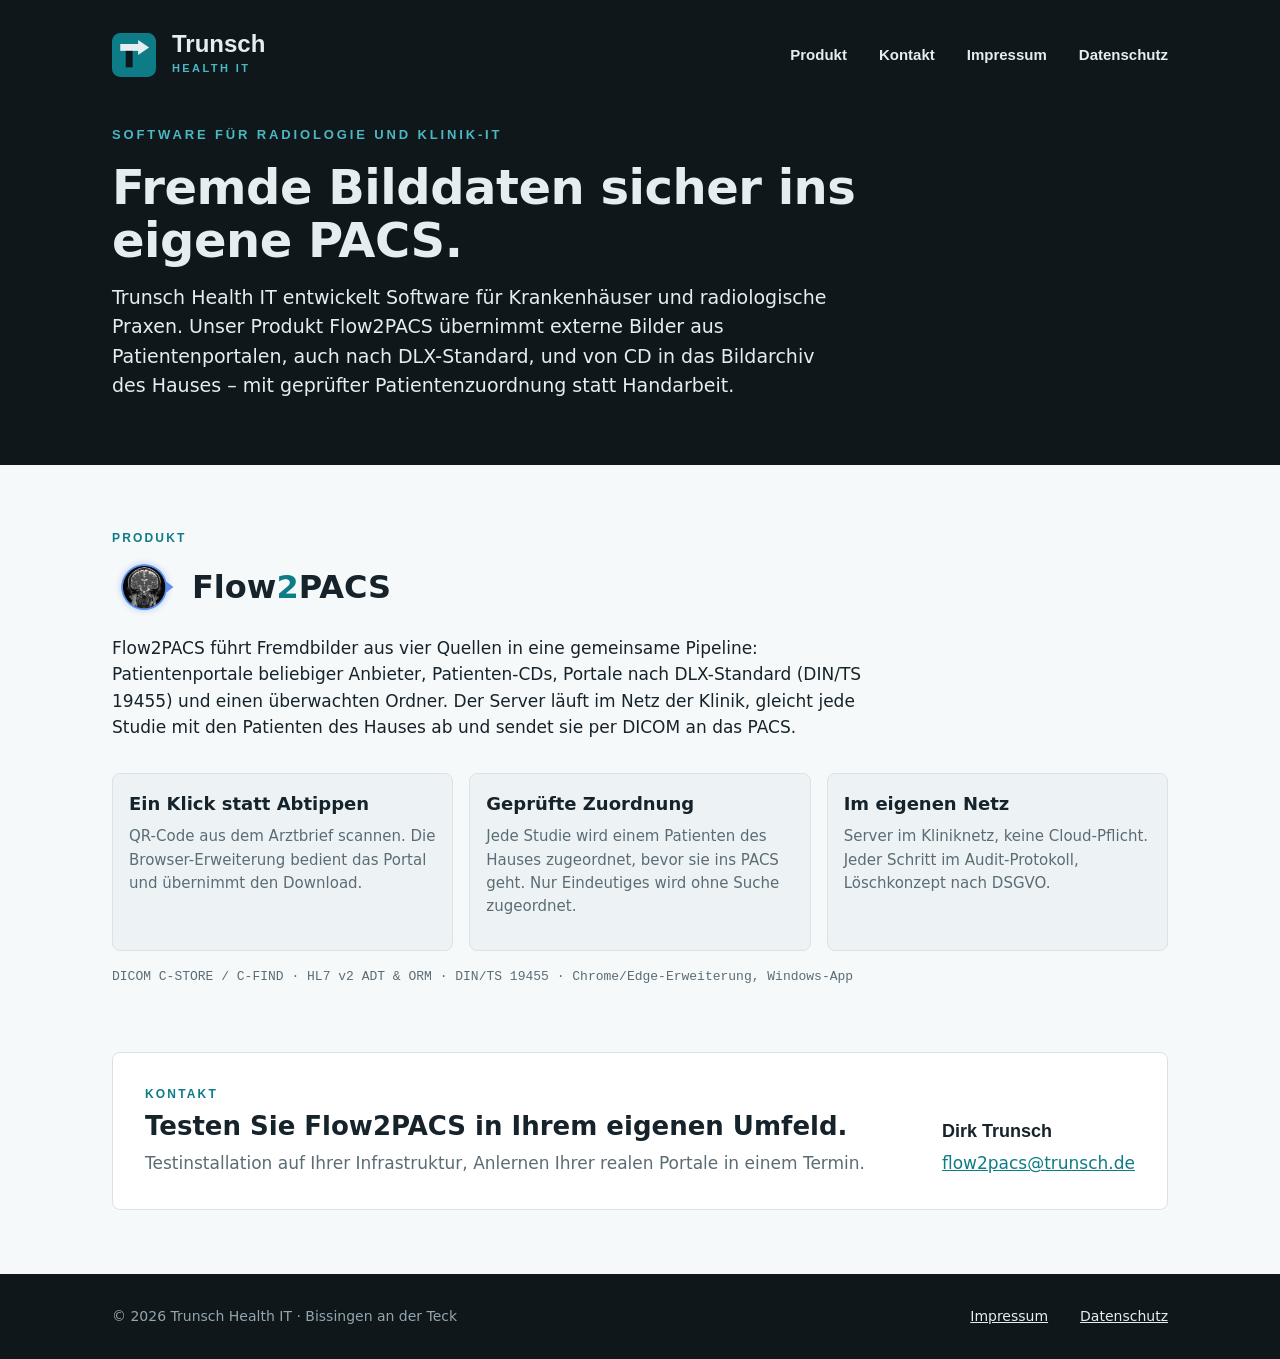
==== index.html @ 762d2e12 "Website Trunsch Health IT (Startseite, Impressum, Datenschutz) Co-Authored-By: Claude Opus 5.5 <nore" ====
<!doctype html>
<html lang="de">
<head>
<meta charset="utf-8">
<meta name="viewport" content="width=device-width, initial-scale=1">
<title>Trunsch Health IT – Software für Radiologie und Klinik-IT</title>
<meta name="description" content="Trunsch Health IT entwickelt Flow2PACS: Fremdbilder aus Patientenportalen, auch nach DLX-Standard, und von CD mit geprüfter Patientenzuordnung ins eigene PACS.">
<link rel="icon" href="favicon.svg" type="image/svg+xml">
<link rel="stylesheet" href="style.css">
</head>
<body>
<header class="kopf">
<div class="wrap leiste">
<a class="marke" href="index.html"><svg viewBox="0 0 64 64" width="44" height="44" aria-hidden="true"><rect width="64" height="64" rx="12" fill="#0E7C86"/><rect x="12" y="16" width="28" height="10" fill="#E4EDF1"/><path d="M38 10 L54 21 L38 32 Z" fill="#E4EDF1"/><rect x="20" y="26" width="10" height="24" fill="#0F171B"/></svg><span><b>Trunsch</b><span>Health IT</span></span></a>
<nav class="nav" aria-label="Hauptnavigation">
<a href="#produkt">Produkt</a>
<a href="#kontakt">Kontakt</a>
<button type="button" class="linkknopf" data-impressum>Impressum</button>
<a href="datenschutz.html">Datenschutz</a>
</nav>
</div>
<div class="wrap held">
<div class="eyebrow">Software für Radiologie und Klinik-IT</div>
<h1>Fremde Bilddaten sicher ins eigene PACS.</h1>
<p>Trunsch Health IT entwickelt Software für Krankenhäuser und radiologische Praxen. Unser Produkt Flow2PACS übernimmt externe Bilder aus Patientenportalen, auch nach DLX-Standard, und von CD in das Bildarchiv des Hauses – mit geprüfter Patientenzuordnung statt Handarbeit.</p>
</div>
</header>

<main>
<section id="produkt" class="wrap produkt" aria-labelledby="produkt-titel">
<div class="eyebrow">Produkt</div>
<div class="titel"><img src="flow2pacs.png" alt="Produktzeichen Flow2PACS" width="64" height="64"><h2 id="produkt-titel"><span>Flow</span><span class="zwei">2</span><span>PACS</span></h2></div>
<p class="intro">Flow2PACS führt Fremdbilder aus vier Quellen in eine gemeinsame Pipeline: Patientenportale beliebiger Anbieter, Patienten-CDs, Portale nach DLX-Standard (DIN/TS 19455) und einen überwachten Ordner. Der Server läuft im Netz der Klinik, gleicht jede Studie mit den Patienten des Hauses ab und sendet sie per DICOM an das PACS.</p>
<div class="karten">
<div class="karte"><h3>Ein Klick statt Abtippen</h3><p>QR-Code aus dem Arztbrief scannen. Die Browser-Erweiterung bedient das Portal und übernimmt den Download.</p></div>
<div class="karte"><h3>Geprüfte Zuordnung</h3><p>Jede Studie wird einem Patienten des Hauses zugeordnet, bevor sie ins PACS geht. Nur Eindeutiges wird ohne Suche zugeordnet.</p></div>
<div class="karte"><h3>Im eigenen Netz</h3><p>Server im Kliniknetz, keine Cloud-Pflicht. Jeder Schritt im Audit-Protokoll, Löschkonzept nach DSGVO.</p></div>
</div>
<p class="technik">DICOM C-STORE / C-FIND · HL7 v2 ADT &amp; ORM · DIN/TS 19455 · Chrome/Edge-Erweiterung, Windows-App</p>
</section>

<section id="kontakt" class="wrap abstand-unten" aria-labelledby="kontakt-titel">
<div class="kontakt">
<div class="kontakt-text">
<div class="eyebrow">Kontakt</div>
<h2 id="kontakt-titel">Testen Sie Flow2PACS in Ihrem eigenen Umfeld.</h2>
<p>Testinstallation auf Ihrer Infrastruktur, Anlernen Ihrer realen Portale in einem Termin.</p>
</div>
<div class="person"><b>Dirk Trunsch</b><a href="&#109;&#97;&#105;&#108;&#116;&#111;&#58;&#102;&#108;&#111;&#119;&#50;&#112;&#97;&#99;&#115;&#64;&#116;&#114;&#117;&#110;&#115;&#99;&#104;&#46;&#100;&#101;">&#102;&#108;&#111;&#119;&#50;&#112;&#97;&#99;&#115;&#64;&#116;&#114;&#117;&#110;&#115;&#99;&#104;&#46;&#100;&#101;</a></div>
</div>
</section>
</main>

<footer class="fuss">
<div class="wrap">
<span>© 2026 Trunsch Health IT · Bissingen an der Teck</span>
<nav aria-label="Rechtliches"><button type="button" class="linkknopf" data-impressum>Impressum</button><a href="datenschutz.html">Datenschutz</a></nav>
</div>
</footer>

<dialog id="impressum" aria-labelledby="impressum-titel">
<div class="kopfzeile">
<div><div class="eyebrow">Rechtliches</div><h2 id="impressum-titel">Impressum</h2></div>
<form method="dialog"><button class="schliessen" aria-label="Impressum schließen"><svg width="20" height="20" viewBox="0 0 24 24" fill="none" stroke="currentColor" stroke-width="2" stroke-linecap="round" aria-hidden="true"><path d="M18 6 6 18"/><path d="m6 6 12 12"/></svg></button></form>
</div>
<h3 style="margin-top:0">Angaben gemäß § 5 DDG</h3>
<p>Trunsch Health IT<br>Inhaber: Dirk Trunsch<br>Sattlerweg 3<br>73266 Bissingen an der Teck<br>Deutschland</p>
<h3>Kontakt</h3>
<p>E-Mail: <a href="&#109;&#97;&#105;&#108;&#116;&#111;&#58;&#102;&#108;&#111;&#119;&#50;&#112;&#97;&#99;&#115;&#64;&#116;&#114;&#117;&#110;&#115;&#99;&#104;&#46;&#100;&#101;">&#102;&#108;&#111;&#119;&#50;&#112;&#97;&#99;&#115;&#64;&#116;&#114;&#117;&#110;&#115;&#99;&#104;&#46;&#100;&#101;</a></p>
<h3>Verantwortlich für den Inhalt nach § 18 Abs. 2 MStV</h3>
<p>Dirk Trunsch, Anschrift wie oben</p>
<h3>Verbraucherstreitbeilegung</h3>
<p>Wir sind nicht bereit und nicht verpflichtet, an Streitbeilegungsverfahren vor einer Verbraucherschlichtungsstelle teilzunehmen.</p>
</dialog>
<script>
// Impressum-Fenster: jeder Knopf mit data-impressum öffnet es; Esc und der Schließen-Knopf schließen es (natives <dialog>).
document.querySelectorAll('[data-impressum]').forEach(function (k) {
  k.addEventListener('click', function () { document.getElementById('impressum').showModal(); });
});
if (location.hash === '#impressum') { document.getElementById('impressum').showModal(); }
</script>

</body>
</html>
---- style.css ----
/* Trunsch Health IT – Website. Farben und Schriften aus dem Design-System "Trunsch Health IT". */

:root{--petrol:#0E7C86;--night:#0F171B;--night-ink:#E4EDF1;--night-accent:#49B8C2;--night-muted:#93A5AE;
  --paper:#F6F9FA;--ink:#16232A;--muted:#5B6C75;--line:#D9E2E6;--chip:#EDF3F5}
*{box-sizing:border-box}
body{margin:0;background:var(--paper);color:var(--ink);font-family:"Source Sans 3","Segoe UI",system-ui,sans-serif;font-size:17px;line-height:1.55}
h1,h2,h3,.display{font-family:"Archivo","Segoe UI",system-ui,sans-serif}
a{color:var(--petrol)}a:hover{color:var(--ink)}
.wrap{max-width:1120px;margin:0 auto;padding:32px}
.eyebrow{font-family:"Archivo",sans-serif;font-weight:600;font-size:12px;letter-spacing:.18em;text-transform:uppercase;color:var(--petrol);margin-bottom:8px}

.kopf{background:var(--night);color:var(--night-ink)}
.kopf .leiste{display:flex;flex-wrap:wrap;justify-content:space-between;align-items:center;gap:16px}
.marke{display:flex;align-items:center;gap:16px;text-decoration:none;color:var(--night-ink)}
.marke:hover{color:var(--night-ink)}
.marke b{display:block;font-family:"Archivo",sans-serif;font-weight:700;font-size:24px;line-height:1}
.marke span span{display:block;font-family:"Archivo",sans-serif;font-weight:600;font-size:11px;letter-spacing:.22em;text-transform:uppercase;color:var(--night-accent);margin-top:4px}
.nav{display:flex;flex-wrap:wrap;gap:32px;font-family:"Archivo",sans-serif;font-weight:600;font-size:15px}
.nav a,.linkknopf{color:var(--night-ink);text-decoration:none;background:none;border:0;padding:0;font:inherit;cursor:pointer}
.nav a:hover,.linkknopf:hover{color:var(--night-accent)}
.held{padding-top:16px;padding-bottom:64px}
.held .eyebrow{color:var(--night-accent);font-size:13px;letter-spacing:.22em;margin-bottom:16px}
.held h1{margin:0;font-weight:700;font-size:clamp(32px,5vw,48px);line-height:1.1;letter-spacing:-.01em;max-width:820px}
.held p{margin:16px 0 0;font-size:19px;max-width:720px}

.produkt{padding-top:64px}
.produkt .titel{display:flex;align-items:center;gap:16px;margin-bottom:16px}
.produkt h2{margin:0;font-weight:700;font-size:0;line-height:1.15}
.produkt h2 span{font-size:32px}
.zwei{color:var(--petrol)}
.produkt .intro{margin:0 0 32px;max-width:760px}
.karten{display:grid;grid-template-columns:repeat(auto-fit,minmax(260px,1fr));gap:16px}
.karte{background:var(--chip);border:1px solid var(--line);border-radius:8px;padding:16px 16px 32px}
.karte h3{margin:0 0 8px;font-weight:650;font-size:18px}
.karte p{margin:0;font-size:15px;color:var(--muted)}
.technik{margin:16px 0 0;font-family:"IBM Plex Mono",Consolas,monospace;font-size:13px;color:var(--muted)}

.kontakt{background:#fff;border:1px solid var(--line);border-radius:8px;padding:32px;display:flex;flex-wrap:wrap;justify-content:space-between;align-items:flex-end;gap:32px}
.kontakt .kontakt-text{flex:1 1 420px}
.kontakt h2{margin:0 0 8px;font-weight:700;font-size:26px;line-height:1.2}
.kontakt p{margin:0;color:var(--muted)}
.kontakt .person{display:flex;flex-direction:column;gap:4px}
.kontakt .person b{font-family:"Archivo",sans-serif;font-weight:600;font-size:18px}
.abstand-unten{padding-bottom:64px}

.text{max-width:820px;margin:0 auto;padding:64px 32px}
.text h2{margin:0 0 16px;font-weight:700;font-size:28px;line-height:1.2}
.text h3{margin:32px 0 8px;font-weight:650;font-size:18px}
.text p{margin:0}
.text ul{margin:0;padding-left:24px}
.text section + section{margin-top:64px;padding-top:64px;border-top:1px solid var(--line)}

.fuss{background:var(--night);color:var(--night-muted);font-size:14px}
.fuss .wrap{display:flex;flex-wrap:wrap;justify-content:space-between;gap:16px}
.fuss nav{display:flex;gap:32px}
.fuss a,.fuss .linkknopf{color:var(--night-ink);text-decoration:underline}

dialog{border:0;border-radius:8px;padding:32px;max-width:560px;width:calc(100% - 32px);color:var(--ink)}
dialog::backdrop{background:rgba(15,23,27,.6)}
dialog .kopfzeile{display:flex;justify-content:space-between;align-items:flex-start;gap:16px;margin-bottom:16px}
dialog h2{margin:0;font-weight:700;font-size:26px;line-height:1.2}
dialog h3{margin:16px 0 8px;font-weight:650;font-size:16px}
dialog p{margin:0;font-size:16px}
.schliessen{width:44px;height:44px;display:flex;align-items:center;justify-content:center;background:var(--chip);border:1px solid var(--line);border-radius:6px;color:var(--ink);cursor:pointer}
:focus-visible{outline:2px solid var(--night-accent);outline-offset:2px}
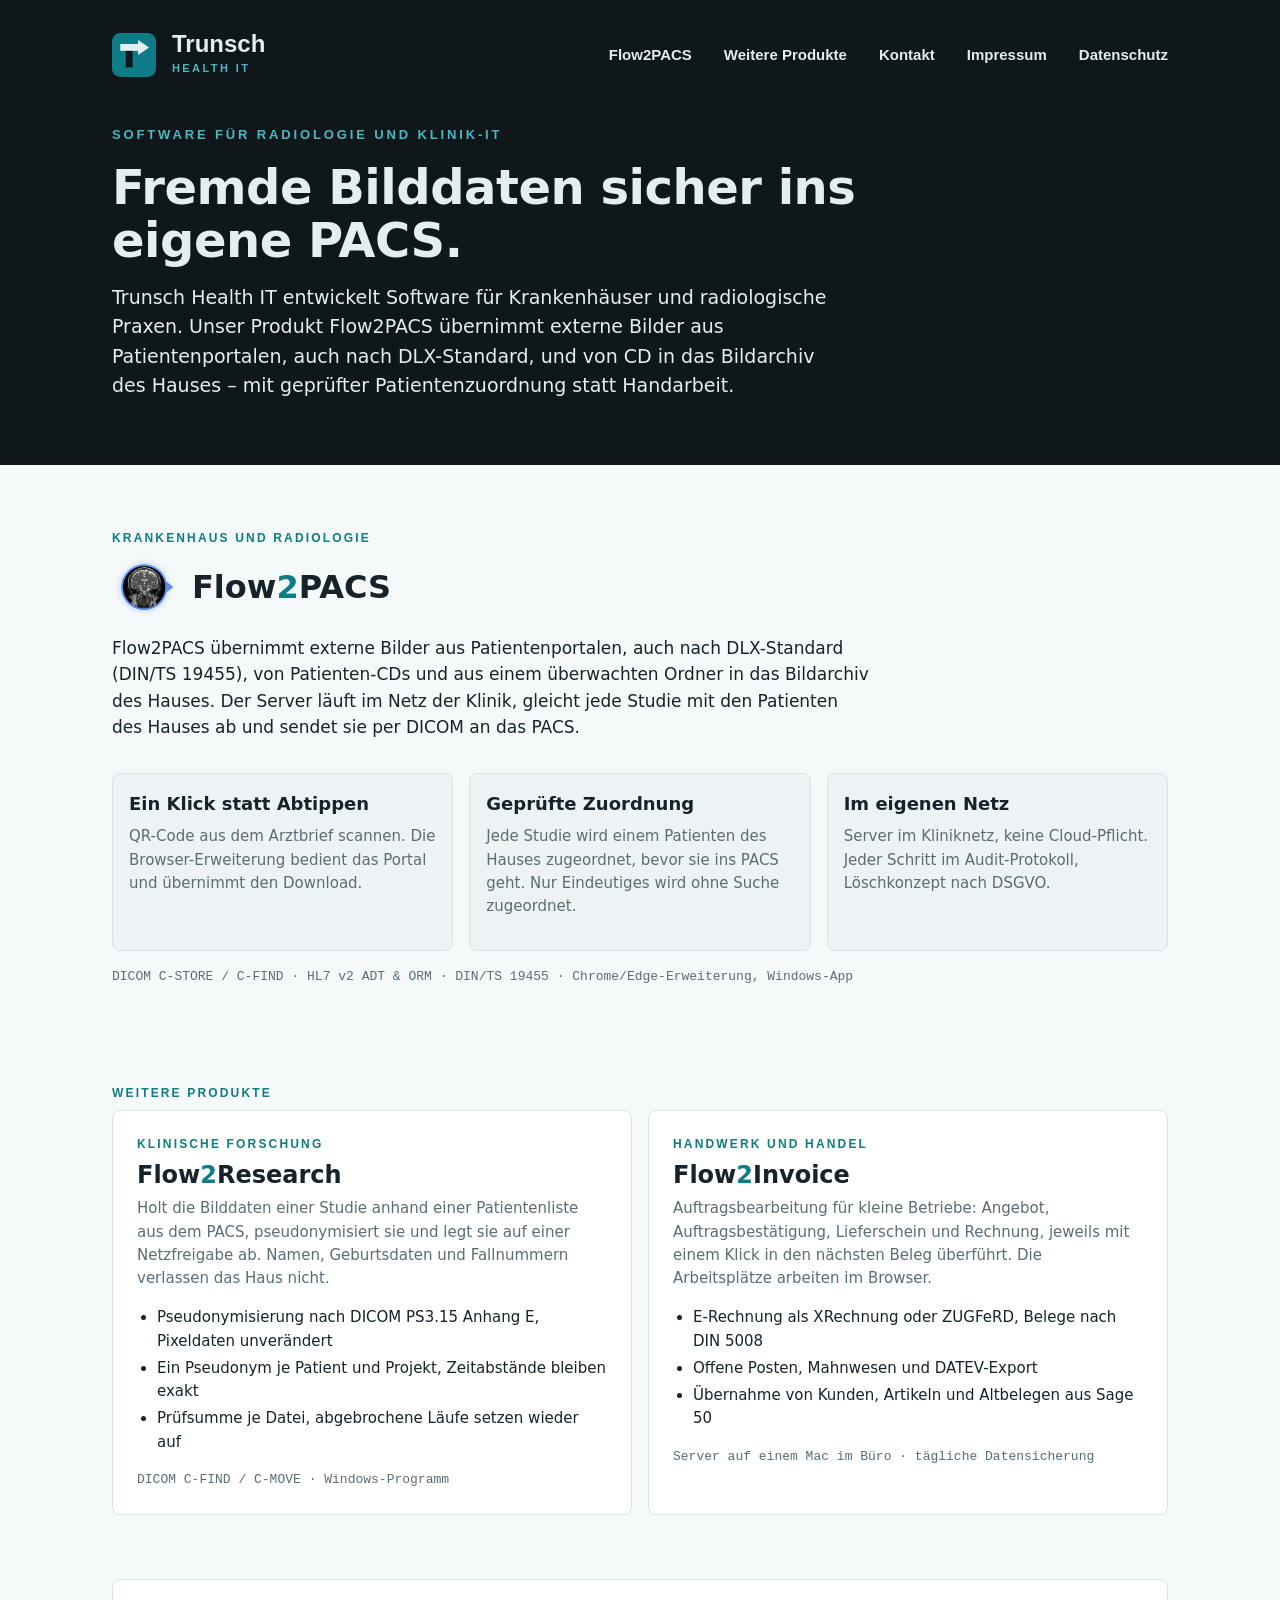
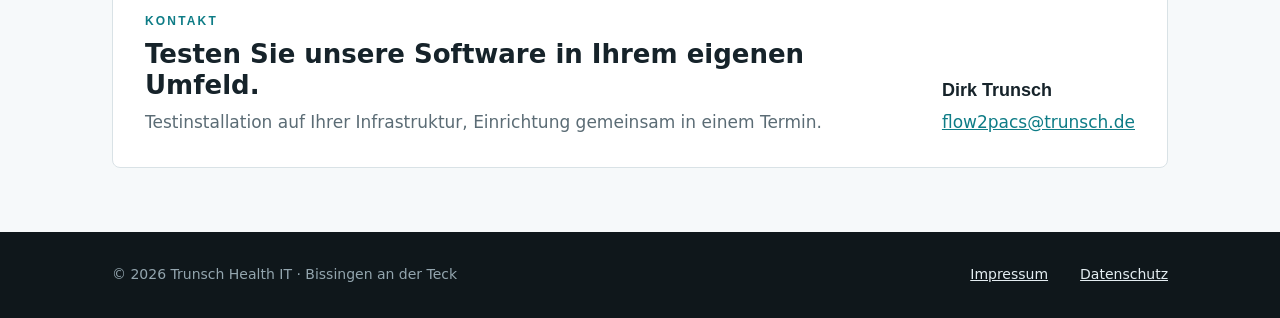
==== commit e5d275ec: "Startseite: Flow2PACS als Schwerpunkt, Flow2Research und Flow2Invoice als weitere Produkte Co-Author" ====
--- a/index.html
+++ b/index.html
@@ -3,8 +3,8 @@
 <head>
 <meta charset="utf-8">
 <meta name="viewport" content="width=device-width, initial-scale=1">
-<title>Trunsch Health IT – Software für Radiologie und Klinik-IT</title>
-<meta name="description" content="Trunsch Health IT entwickelt Flow2PACS: Fremdbilder aus Patientenportalen, auch nach DLX-Standard, und von CD mit geprüfter Patientenzuordnung ins eigene PACS.">
+<title>Trunsch Health IT – Flow2PACS, Flow2Research, Flow2Invoice</title>
+<meta name="description" content="Trunsch Health IT entwickelt Flow2PACS (Fremdbilder ins PACS), Flow2Research (pseudonymisierter DICOM-Export für Studien) und Flow2Invoice (Angebote, Rechnungen und E-Rechnung für kleine Betriebe).">
 <link rel="icon" href="favicon.svg" type="image/svg+xml">
 <link rel="stylesheet" href="style.css">
 </head>
@@ -13,7 +13,8 @@
 <div class="wrap leiste">
 <a class="marke" href="index.html"><svg viewBox="0 0 64 64" width="44" height="44" aria-hidden="true"><rect width="64" height="64" rx="12" fill="#0E7C86"/><rect x="12" y="16" width="28" height="10" fill="#E4EDF1"/><path d="M38 10 L54 21 L38 32 Z" fill="#E4EDF1"/><rect x="20" y="26" width="10" height="24" fill="#0F171B"/></svg><span><b>Trunsch</b><span>Health IT</span></span></a>
 <nav class="nav" aria-label="Hauptnavigation">
-<a href="#produkt">Produkt</a>
+<a href="#flow2pacs">Flow2PACS</a>
+<a href="#weitere">Weitere Produkte</a>
 <a href="#kontakt">Kontakt</a>
 <button type="button" class="linkknopf" data-impressum>Impressum</button>
 <a href="datenschutz.html">Datenschutz</a>
@@ -26,11 +27,11 @@
 </div>
 </header>
 
-<main>
-<section id="produkt" class="wrap produkt" aria-labelledby="produkt-titel">
-<div class="eyebrow">Produkt</div>
-<div class="titel"><img src="flow2pacs.png" alt="Produktzeichen Flow2PACS" width="64" height="64"><h2 id="produkt-titel"><span>Flow</span><span class="zwei">2</span><span>PACS</span></h2></div>
-<p class="intro">Flow2PACS führt Fremdbilder aus vier Quellen in eine gemeinsame Pipeline: Patientenportale beliebiger Anbieter, Patienten-CDs, Portale nach DLX-Standard (DIN/TS 19455) und einen überwachten Ordner. Der Server läuft im Netz der Klinik, gleicht jede Studie mit den Patienten des Hauses ab und sendet sie per DICOM an das PACS.</p>
+<main id="produkte">
+<section id="flow2pacs" class="wrap produkt" aria-labelledby="flow2pacs-titel">
+<div class="eyebrow">Krankenhaus und Radiologie</div>
+<div class="titel"><img src="flow2pacs.png" alt="Produktzeichen Flow2PACS" width="64" height="64"><h2 id="flow2pacs-titel"><span>Flow</span><span class="zwei">2</span><span>PACS</span></h2></div>
+<p class="intro">Flow2PACS übernimmt externe Bilder aus Patientenportalen, auch nach DLX-Standard (DIN/TS 19455), von Patienten-CDs und aus einem überwachten Ordner in das Bildarchiv des Hauses. Der Server läuft im Netz der Klinik, gleicht jede Studie mit den Patienten des Hauses ab und sendet sie per DICOM an das PACS.</p>
 <div class="karten">
 <div class="karte"><h3>Ein Klick statt Abtippen</h3><p>QR-Code aus dem Arztbrief scannen. Die Browser-Erweiterung bedient das Portal und übernimmt den Download.</p></div>
 <div class="karte"><h3>Geprüfte Zuordnung</h3><p>Jede Studie wird einem Patienten des Hauses zugeordnet, bevor sie ins PACS geht. Nur Eindeutiges wird ohne Suche zugeordnet.</p></div>
@@ -39,12 +40,40 @@
 <p class="technik">DICOM C-STORE / C-FIND · HL7 v2 ADT &amp; ORM · DIN/TS 19455 · Chrome/Edge-Erweiterung, Windows-App</p>
 </section>
 
+<section id="weitere" class="wrap weitere" aria-labelledby="weitere-titel">
+<div class="eyebrow" id="weitere-titel">Weitere Produkte</div>
+<div class="weitere-raster">
+<article id="flow2research" class="weiteres" aria-labelledby="flow2research-titel">
+<div class="eyebrow">Klinische Forschung</div>
+<h3 id="flow2research-titel"><span>Flow</span><span class="zwei">2</span><span>Research</span></h3>
+<p>Holt die Bilddaten einer Studie anhand einer Patientenliste aus dem PACS, pseudonymisiert sie und legt sie auf einer Netzfreigabe ab. Namen, Geburtsdaten und Fallnummern verlassen das Haus nicht.</p>
+<ul>
+<li>Pseudonymisierung nach DICOM PS3.15 Anhang E, Pixeldaten unverändert</li>
+<li>Ein Pseudonym je Patient und Projekt, Zeitabstände bleiben exakt</li>
+<li>Prüfsumme je Datei, abgebrochene Läufe setzen wieder auf</li>
+</ul>
+<p class="technik">DICOM C-FIND / C-MOVE · Windows-Programm</p>
+</article>
+<article id="flow2invoice" class="weiteres" aria-labelledby="flow2invoice-titel">
+<div class="eyebrow">Handwerk und Handel</div>
+<h3 id="flow2invoice-titel"><span>Flow</span><span class="zwei">2</span><span>Invoice</span></h3>
+<p>Auftragsbearbeitung für kleine Betriebe: Angebot, Auftragsbestätigung, Lieferschein und Rechnung, jeweils mit einem Klick in den nächsten Beleg überführt. Die Arbeitsplätze arbeiten im Browser.</p>
+<ul>
+<li>E-Rechnung als XRechnung oder ZUGFeRD, Belege nach DIN 5008</li>
+<li>Offene Posten, Mahnwesen und DATEV-Export</li>
+<li>Übernahme von Kunden, Artikeln und Altbelegen aus Sage 50</li>
+</ul>
+<p class="technik">Server auf einem Mac im Büro · tägliche Datensicherung</p>
+</article>
+</div>
+</section>
+
 <section id="kontakt" class="wrap abstand-unten" aria-labelledby="kontakt-titel">
 <div class="kontakt">
 <div class="kontakt-text">
 <div class="eyebrow">Kontakt</div>
-<h2 id="kontakt-titel">Testen Sie Flow2PACS in Ihrem eigenen Umfeld.</h2>
-<p>Testinstallation auf Ihrer Infrastruktur, Anlernen Ihrer realen Portale in einem Termin.</p>
+<h2 id="kontakt-titel">Testen Sie unsere Software in Ihrem eigenen Umfeld.</h2>
+<p>Testinstallation auf Ihrer Infrastruktur, Einrichtung gemeinsam in einem Termin.</p>
 </div>
 <div class="person"><b>Dirk Trunsch</b><a href="&#109;&#97;&#105;&#108;&#116;&#111;&#58;&#102;&#108;&#111;&#119;&#50;&#112;&#97;&#99;&#115;&#64;&#116;&#114;&#117;&#110;&#115;&#99;&#104;&#46;&#100;&#101;">&#102;&#108;&#111;&#119;&#50;&#112;&#97;&#99;&#115;&#64;&#116;&#114;&#117;&#110;&#115;&#99;&#104;&#46;&#100;&#101;</a></div>
 </div>
--- a/style.css
+++ b/style.css
@@ -23,7 +23,7 @@
 .held h1{margin:0;font-weight:700;font-size:clamp(32px,5vw,48px);line-height:1.1;letter-spacing:-.01em;max-width:820px}
 .held p{margin:16px 0 0;font-size:19px;max-width:720px}
 
-.produkt{padding-top:64px}
+.produkt{padding-top:64px;scroll-margin-top:16px}
 .produkt .titel{display:flex;align-items:center;gap:16px;margin-bottom:16px}
 .produkt h2{margin:0;font-weight:700;font-size:0;line-height:1.15}
 .produkt h2 span{font-size:32px}
@@ -33,6 +33,15 @@
 .karte{background:var(--chip);border:1px solid var(--line);border-radius:8px;padding:16px 16px 32px}
 .karte h3{margin:0 0 8px;font-weight:650;font-size:18px}
 .karte p{margin:0;font-size:15px;color:var(--muted)}
+.weitere{padding-top:64px;scroll-margin-top:16px}
+.weitere-raster{display:grid;grid-template-columns:repeat(auto-fit,minmax(300px,1fr));gap:16px}
+.weiteres{background:#fff;border:1px solid var(--line);border-radius:8px;padding:24px;scroll-margin-top:16px}
+.weiteres h3{margin:0 0 8px;font-weight:700;font-size:0;line-height:1.15}
+.weiteres h3 span{font-size:24px}
+.weiteres p{margin:0;font-size:15px;color:var(--muted)}
+.weiteres ul{margin:16px 0 0;padding-left:20px;font-size:15px}
+.weiteres li + li{margin-top:4px}
+.weiteres .technik{margin-top:16px;font-size:13px}
 .technik{margin:16px 0 0;font-family:"IBM Plex Mono",Consolas,monospace;font-size:13px;color:var(--muted)}
 
 .kontakt{background:#fff;border:1px solid var(--line);border-radius:8px;padding:32px;display:flex;flex-wrap:wrap;justify-content:space-between;align-items:flex-end;gap:32px}
@@ -63,3 +72,4 @@
 dialog p{margin:0;font-size:16px}
 .schliessen{width:44px;height:44px;display:flex;align-items:center;justify-content:center;background:var(--chip);border:1px solid var(--line);border-radius:6px;color:var(--ink);cursor:pointer}
 :focus-visible{outline:2px solid var(--night-accent);outline-offset:2px}
+@media(max-width:640px){.nav{gap:8px 24px}.wrap{padding:24px 20px}.held{padding-bottom:40px}.produkt{padding-top:40px}.kontakt{padding:24px}}
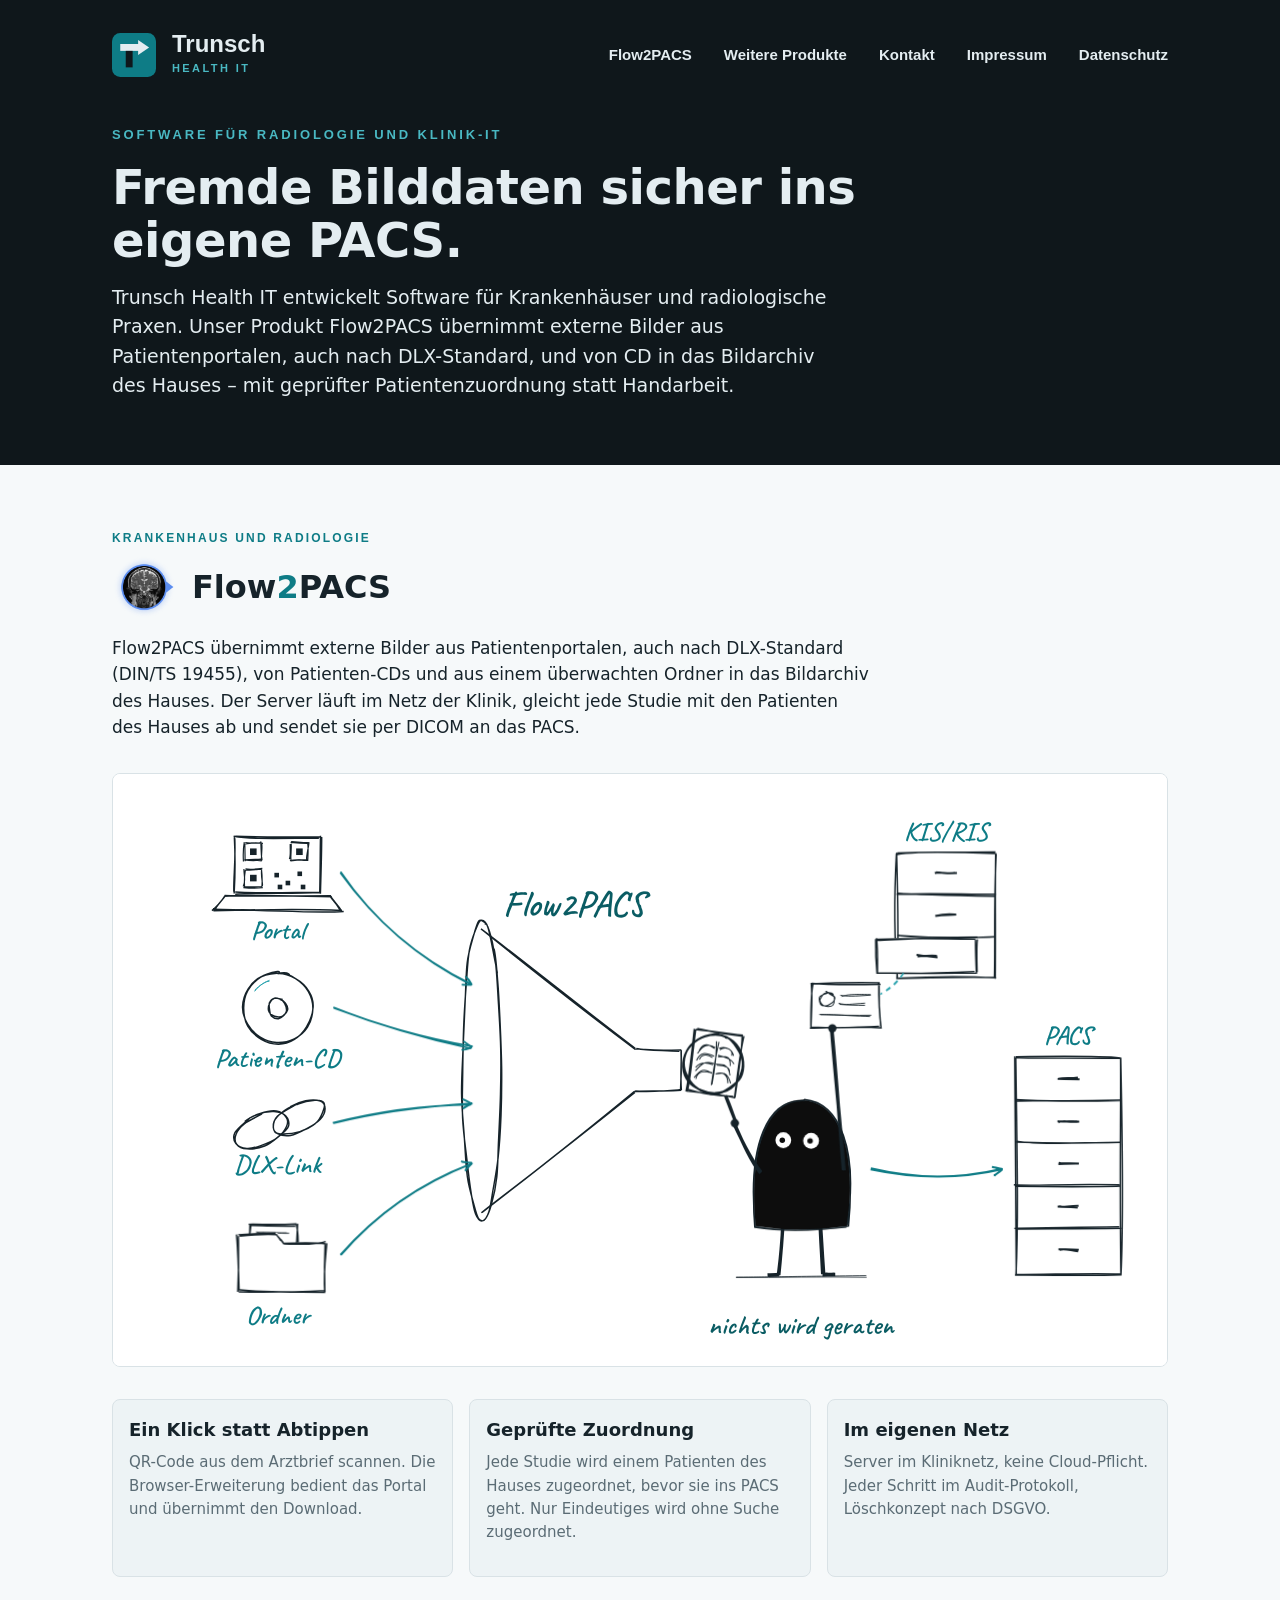
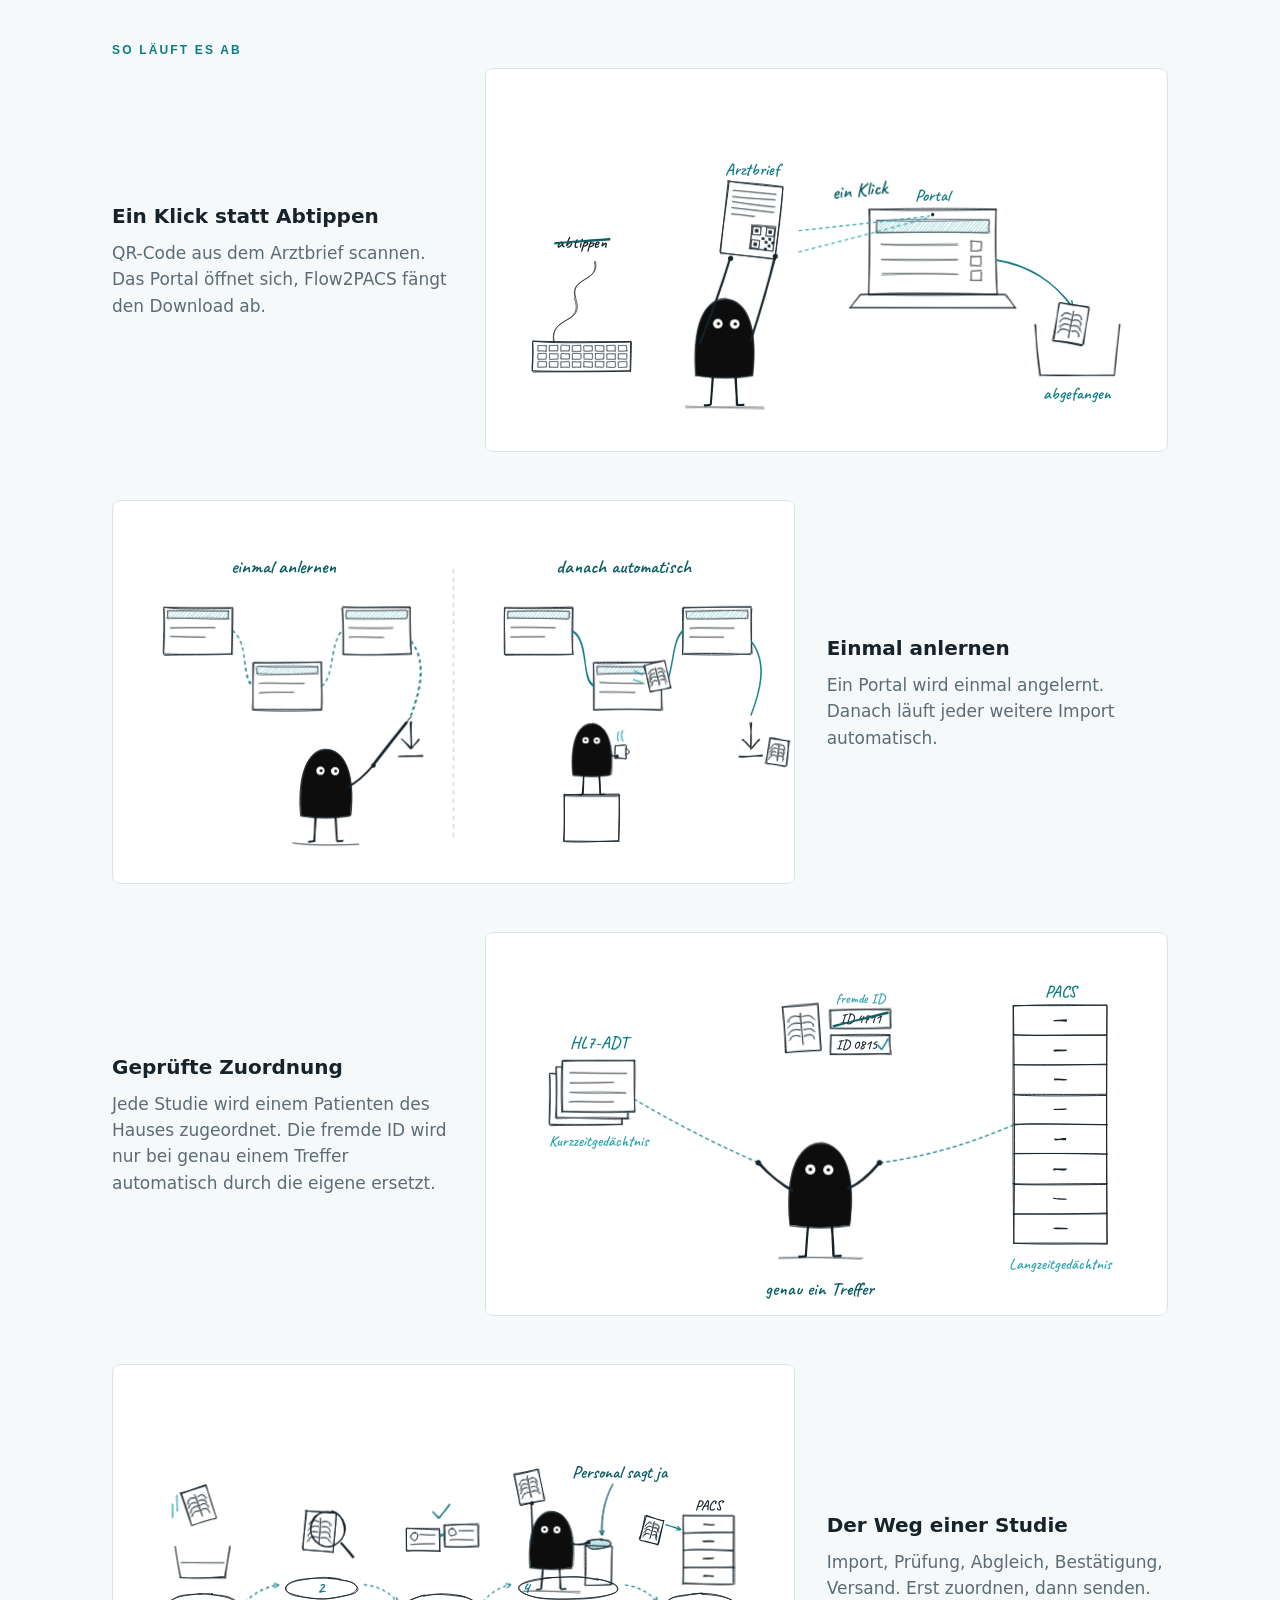
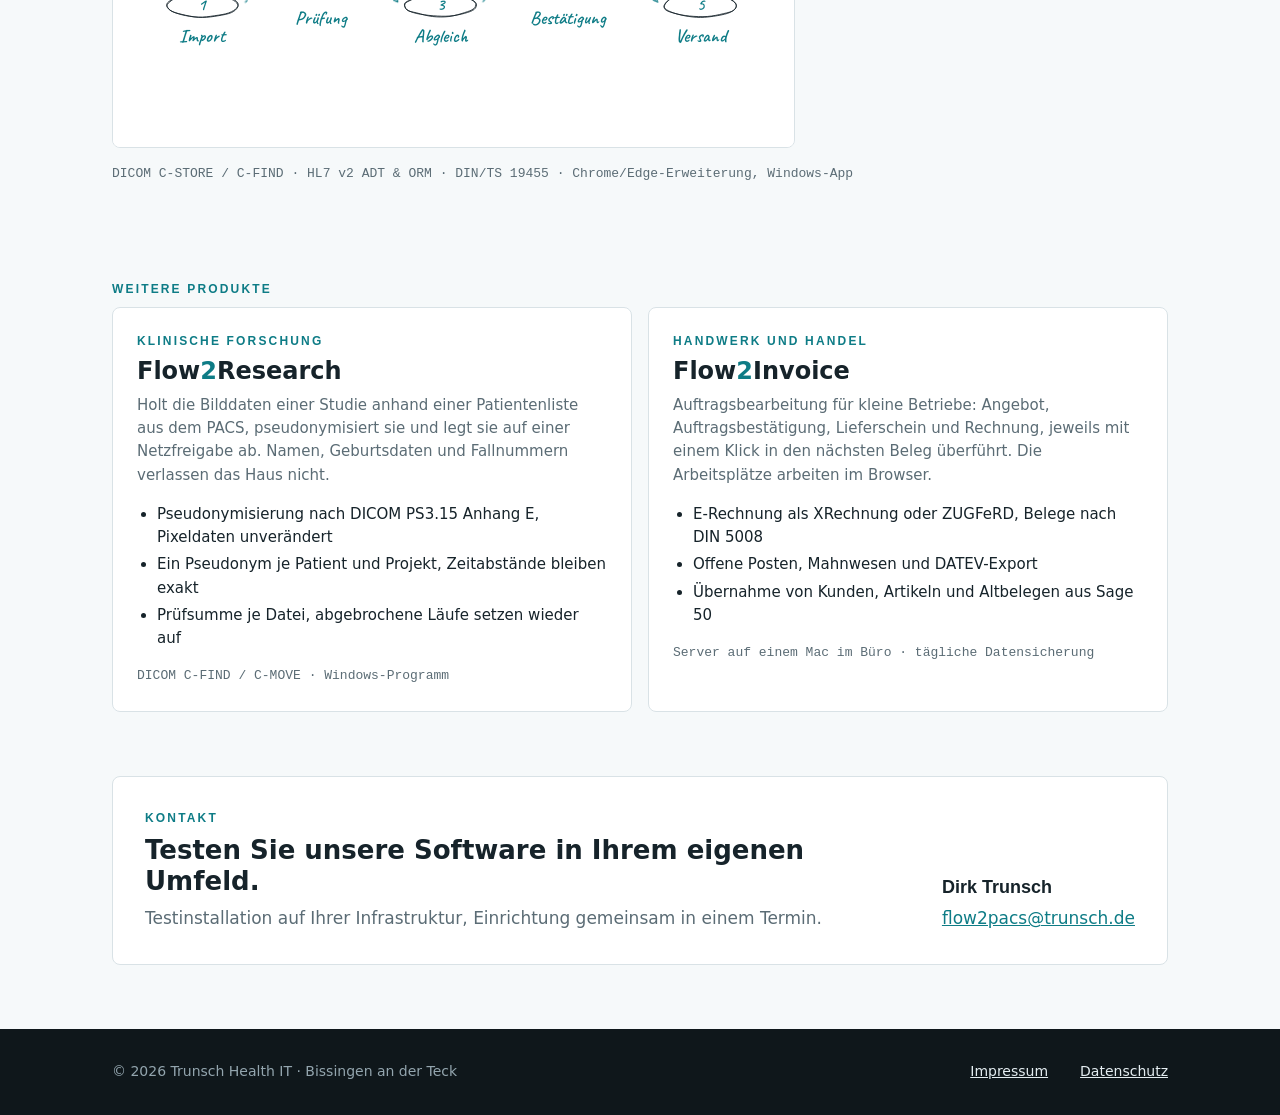
==== commit 3d6ed576: "Flow2PACS: animierte Handzeichnungen auf der Startseite Systembild unter der Einleitung, Abschnitt '" ====
--- a/index.html
+++ b/index.html
@@ -32,10 +32,18 @@
 <div class="eyebrow">Krankenhaus und Radiologie</div>
 <div class="titel"><img src="flow2pacs.png" alt="Produktzeichen Flow2PACS" width="64" height="64"><h2 id="flow2pacs-titel"><span>Flow</span><span class="zwei">2</span><span>PACS</span></h2></div>
 <p class="intro">Flow2PACS übernimmt externe Bilder aus Patientenportalen, auch nach DLX-Standard (DIN/TS 19455), von Patienten-CDs und aus einem überwachten Ordner in das Bildarchiv des Hauses. Der Server läuft im Netz der Klinik, gleicht jede Studie mit den Patienten des Hauses ab und sendet sie per DICOM an das PACS.</p>
+<figure class="illu illu-gross"><div class="illu-flaeche" data-illu="illustrationen/01-systembild.svg" role="img" aria-label="Systembild: Bilder aus Portal, Patienten-CD, DLX-Link und überwachtem Ordner laufen in Flow2PACS, werden gegen KIS und RIS geprüft und ins PACS gesendet."><noscript><img src="illustrationen/01-systembild.svg" alt="Systembild: Bilder aus Portal, Patienten-CD, DLX-Link und überwachtem Ordner laufen in Flow2PACS, werden gegen KIS und RIS geprüft und ins PACS gesendet." width="1600" height="900"></noscript></div></figure>
 <div class="karten">
 <div class="karte"><h3>Ein Klick statt Abtippen</h3><p>QR-Code aus dem Arztbrief scannen. Die Browser-Erweiterung bedient das Portal und übernimmt den Download.</p></div>
 <div class="karte"><h3>Geprüfte Zuordnung</h3><p>Jede Studie wird einem Patienten des Hauses zugeordnet, bevor sie ins PACS geht. Nur Eindeutiges wird ohne Suche zugeordnet.</p></div>
 <div class="karte"><h3>Im eigenen Netz</h3><p>Server im Kliniknetz, keine Cloud-Pflicht. Jeder Schritt im Audit-Protokoll, Löschkonzept nach DSGVO.</p></div>
+</div>
+<div class="ablauf" aria-labelledby="ablauf-titel">
+<div class="eyebrow" id="ablauf-titel">So läuft es ab</div>
+<div class="schritt"><div class="schritt-text"><h3>Ein Klick statt Abtippen</h3><p>QR-Code aus dem Arztbrief scannen. Das Portal öffnet sich, Flow2PACS fängt den Download ab.</p></div><figure class="illu"><div class="illu-flaeche" data-illu="illustrationen/03-qr-scan.svg" role="img" aria-label="Zeichnung: QR-Code aus dem Arztbrief wird gescannt, das Portal öffnet sich und Flow2PACS übernimmt den Download."><noscript><img src="illustrationen/03-qr-scan.svg" alt="Zeichnung: QR-Code aus dem Arztbrief wird gescannt, das Portal öffnet sich und Flow2PACS übernimmt den Download." width="1600" height="900"></noscript></div></figure></div>
+<div class="schritt"><div class="schritt-text"><h3>Einmal anlernen</h3><p>Ein Portal wird einmal angelernt. Danach läuft jeder weitere Import automatisch.</p></div><figure class="illu"><div class="illu-flaeche" data-illu="illustrationen/05-portal-anlernen.svg" role="img" aria-label="Zeichnung: Ein Portal wird einmal angelernt, danach läuft der Import automatisch."><noscript><img src="illustrationen/05-portal-anlernen.svg" alt="Zeichnung: Ein Portal wird einmal angelernt, danach läuft der Import automatisch." width="1600" height="900"></noscript></div></figure></div>
+<div class="schritt"><div class="schritt-text"><h3>Geprüfte Zuordnung</h3><p>Jede Studie wird einem Patienten des Hauses zugeordnet. Die fremde ID wird nur bei genau einem Treffer automatisch durch die eigene ersetzt.</p></div><figure class="illu"><div class="illu-flaeche" data-illu="illustrationen/04-patientenabgleich.svg" role="img" aria-label="Zeichnung: Patientenabgleich über HL7-ADT und PACS. Die fremde ID wird nur bei genau einem Treffer durch die eigene ersetzt."><noscript><img src="illustrationen/04-patientenabgleich.svg" alt="Zeichnung: Patientenabgleich über HL7-ADT und PACS. Die fremde ID wird nur bei genau einem Treffer durch die eigene ersetzt." width="1600" height="900"></noscript></div></figure></div>
+<div class="schritt"><div class="schritt-text"><h3>Der Weg einer Studie</h3><p>Import, Prüfung, Abgleich, Bestätigung, Versand. Erst zuordnen, dann senden.</p></div><figure class="illu"><div class="illu-flaeche" data-illu="illustrationen/02-weg-einer-studie.svg" role="img" aria-label="Zeichnung: Weg einer Studie in fünf Schritten: Import, Prüfung, Abgleich, Bestätigung, Versand ins PACS."><noscript><img src="illustrationen/02-weg-einer-studie.svg" alt="Zeichnung: Weg einer Studie in fünf Schritten: Import, Prüfung, Abgleich, Bestätigung, Versand ins PACS." width="1600" height="900"></noscript></div></figure></div>
 </div>
 <p class="technik">DICOM C-STORE / C-FIND · HL7 v2 ADT &amp; ORM · DIN/TS 19455 · Chrome/Edge-Erweiterung, Windows-App</p>
 </section>
@@ -108,6 +116,6 @@
 });
 if (location.hash === '#impressum') { document.getElementById('impressum').showModal(); }
 </script>
-
+<script src="illustrationen/illustrationen.js" defer></script>
 </body>
 </html>
--- a/style.css
+++ b/style.css
@@ -73,3 +73,18 @@
 .schliessen{width:44px;height:44px;display:flex;align-items:center;justify-content:center;background:var(--chip);border:1px solid var(--line);border-radius:6px;color:var(--ink);cursor:pointer}
 :focus-visible{outline:2px solid var(--night-accent);outline-offset:2px}
 @media(max-width:640px){.nav{gap:8px 24px}.wrap{padding:24px 20px}.held{padding-bottom:40px}.produkt{padding-top:40px}.kontakt{padding:24px}}
+
+/* Animierte Illustrationen (Handzeichnungen Flow2PACS). Schrift nur für die Zeichnungen; wird erst geladen, wenn eine Zeichnung Text zeigt. */
+@font-face{font-family:"Caveat";src:url(illustrationen/caveat.woff2) format("woff2");font-weight:400 700;font-display:swap}
+.illu{margin:0}
+.illu-gross{margin:0 0 32px}
+.illu-flaeche{aspect-ratio:16/9;background:#fff;border:1px solid var(--line);border-radius:8px;overflow:hidden}
+.illu-flaeche svg,.illu-flaeche img{display:block;width:100%;height:auto}
+.ablauf{margin-top:64px}
+.schritt{display:grid;grid-template-columns:minmax(220px,1fr) 2fr;gap:32px;align-items:center}
+.schritt + .schritt{margin-top:48px}
+.schritt:nth-child(odd){grid-template-columns:2fr minmax(220px,1fr)}
+.schritt:nth-child(odd) .schritt-text{order:2}
+.schritt h3{margin:0 0 8px;font-weight:650;font-size:20px}
+.schritt p{margin:0;color:var(--muted)}
+@media(max-width:760px){.schritt,.schritt:nth-child(odd){grid-template-columns:1fr;gap:16px}.schritt:nth-child(odd) .schritt-text{order:0}.ablauf{margin-top:48px}}
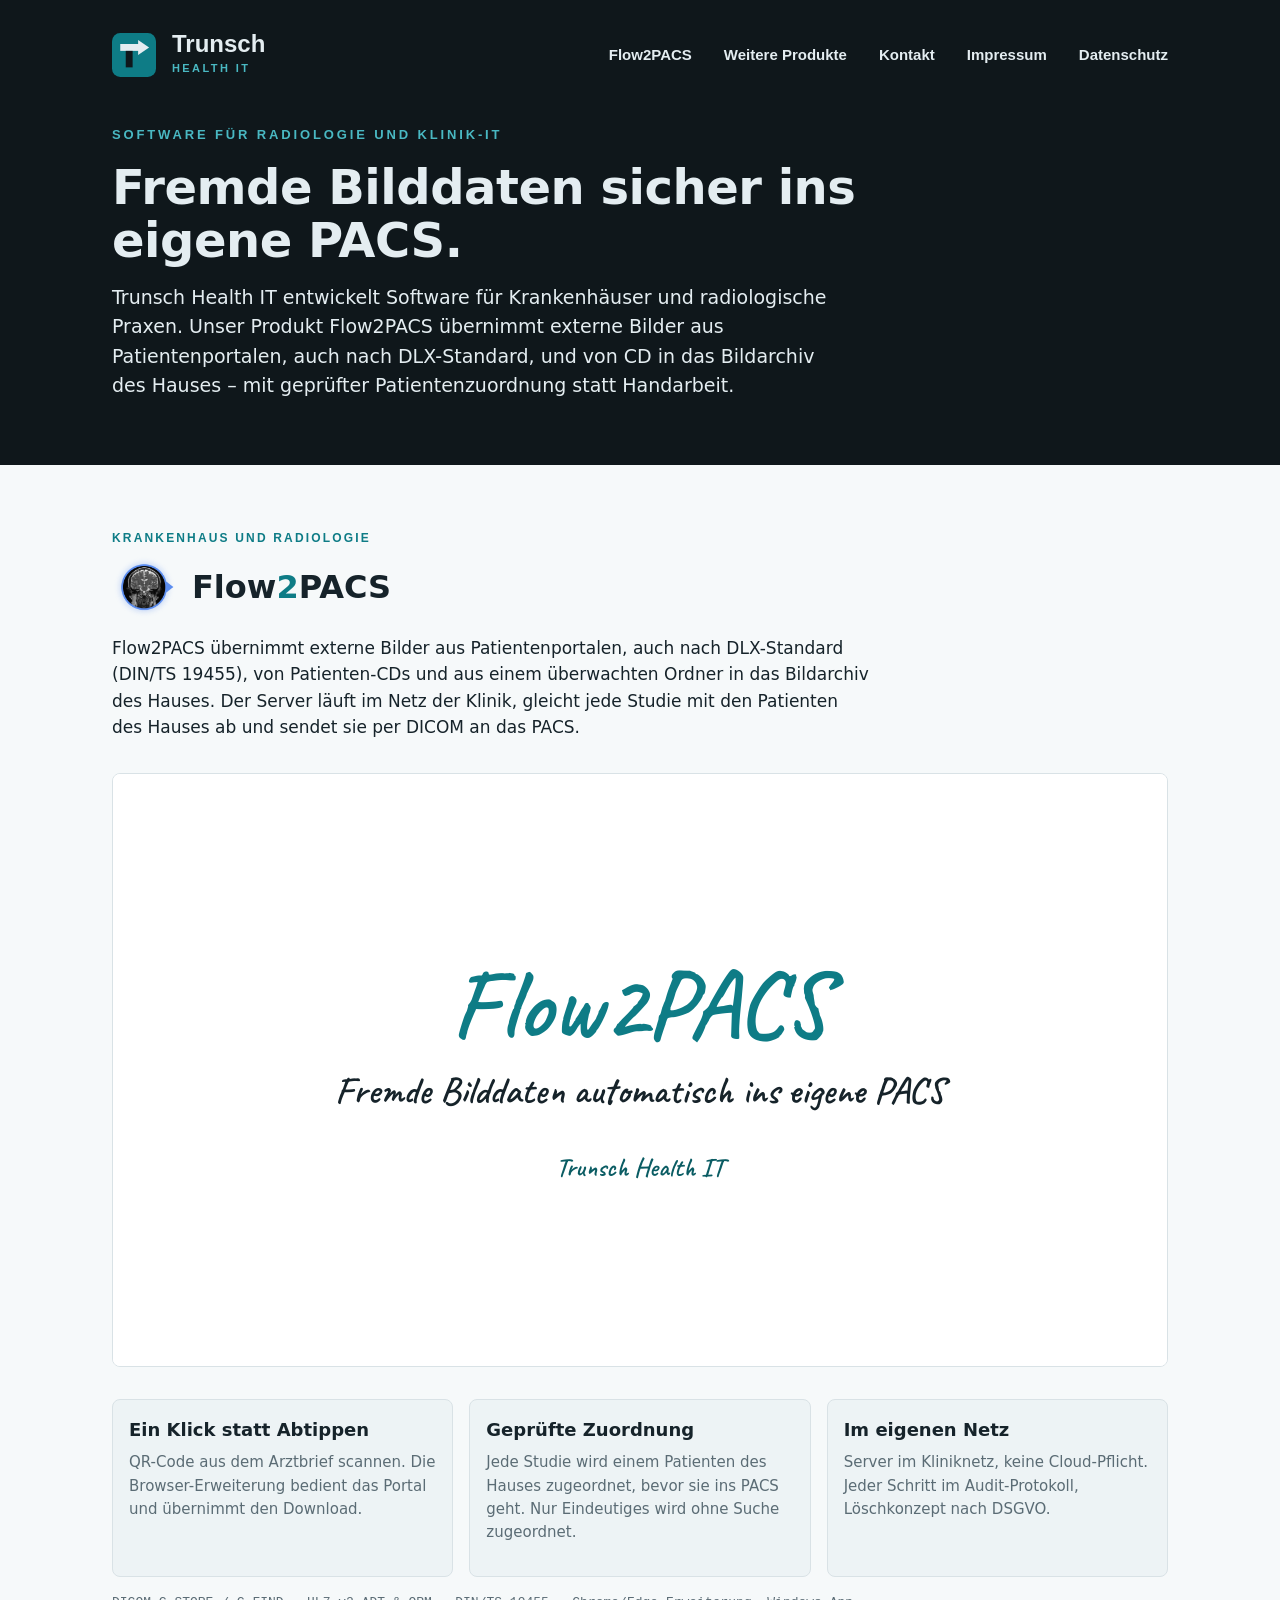
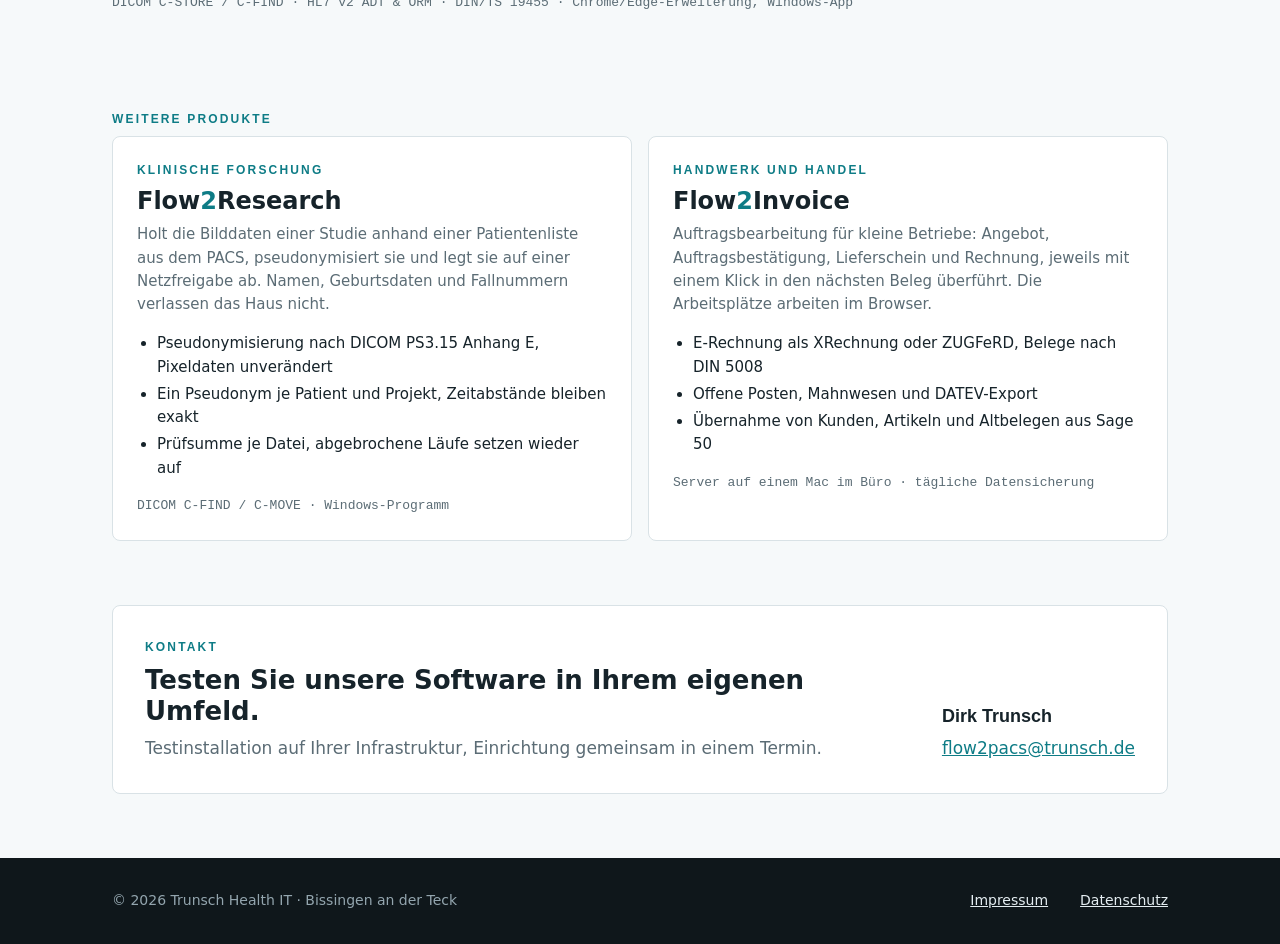
==== commit 60561b8f: "Flow2PACS: ein durchlaufender Zeichenfilm statt fünf Einzelbilder Ein SVG spielt die fünf Szenen wie" ====
--- a/index.html
+++ b/index.html
@@ -32,18 +32,11 @@
 <div class="eyebrow">Krankenhaus und Radiologie</div>
 <div class="titel"><img src="flow2pacs.png" alt="Produktzeichen Flow2PACS" width="64" height="64"><h2 id="flow2pacs-titel"><span>Flow</span><span class="zwei">2</span><span>PACS</span></h2></div>
 <p class="intro">Flow2PACS übernimmt externe Bilder aus Patientenportalen, auch nach DLX-Standard (DIN/TS 19455), von Patienten-CDs und aus einem überwachten Ordner in das Bildarchiv des Hauses. Der Server läuft im Netz der Klinik, gleicht jede Studie mit den Patienten des Hauses ab und sendet sie per DICOM an das PACS.</p>
-<figure class="illu illu-gross"><div class="illu-flaeche" data-illu="illustrationen/01-systembild.svg" role="img" aria-label="Systembild: Bilder aus Portal, Patienten-CD, DLX-Link und überwachtem Ordner laufen in Flow2PACS, werden gegen KIS und RIS geprüft und ins PACS gesendet."><noscript><img src="illustrationen/01-systembild.svg" alt="Systembild: Bilder aus Portal, Patienten-CD, DLX-Link und überwachtem Ordner laufen in Flow2PACS, werden gegen KIS und RIS geprüft und ins PACS gesendet." width="1600" height="900"></noscript></div></figure>
+<figure class="illu illu-gross"><div class="illu-flaeche" data-illu="illustrationen/flow2pacs-film.svg" role="img" aria-label="Animierte Zeichnung in fünf Szenen: QR-Code scannen, vier Importwege durch dieselbe Prüfung, Patientenabgleich, Weg einer Studie bis ins PACS, Portal einmal anlernen."><noscript><img src="illustrationen/flow2pacs-film.svg" alt="Animierte Zeichnung: So arbeitet Flow2PACS" width="1600" height="900"></noscript></div></figure>
 <div class="karten">
 <div class="karte"><h3>Ein Klick statt Abtippen</h3><p>QR-Code aus dem Arztbrief scannen. Die Browser-Erweiterung bedient das Portal und übernimmt den Download.</p></div>
 <div class="karte"><h3>Geprüfte Zuordnung</h3><p>Jede Studie wird einem Patienten des Hauses zugeordnet, bevor sie ins PACS geht. Nur Eindeutiges wird ohne Suche zugeordnet.</p></div>
 <div class="karte"><h3>Im eigenen Netz</h3><p>Server im Kliniknetz, keine Cloud-Pflicht. Jeder Schritt im Audit-Protokoll, Löschkonzept nach DSGVO.</p></div>
-</div>
-<div class="ablauf" aria-labelledby="ablauf-titel">
-<div class="eyebrow" id="ablauf-titel">So läuft es ab</div>
-<div class="schritt"><div class="schritt-text"><h3>Ein Klick statt Abtippen</h3><p>QR-Code aus dem Arztbrief scannen. Das Portal öffnet sich, Flow2PACS fängt den Download ab.</p></div><figure class="illu"><div class="illu-flaeche" data-illu="illustrationen/03-qr-scan.svg" role="img" aria-label="Zeichnung: QR-Code aus dem Arztbrief wird gescannt, das Portal öffnet sich und Flow2PACS übernimmt den Download."><noscript><img src="illustrationen/03-qr-scan.svg" alt="Zeichnung: QR-Code aus dem Arztbrief wird gescannt, das Portal öffnet sich und Flow2PACS übernimmt den Download." width="1600" height="900"></noscript></div></figure></div>
-<div class="schritt"><div class="schritt-text"><h3>Einmal anlernen</h3><p>Ein Portal wird einmal angelernt. Danach läuft jeder weitere Import automatisch.</p></div><figure class="illu"><div class="illu-flaeche" data-illu="illustrationen/05-portal-anlernen.svg" role="img" aria-label="Zeichnung: Ein Portal wird einmal angelernt, danach läuft der Import automatisch."><noscript><img src="illustrationen/05-portal-anlernen.svg" alt="Zeichnung: Ein Portal wird einmal angelernt, danach läuft der Import automatisch." width="1600" height="900"></noscript></div></figure></div>
-<div class="schritt"><div class="schritt-text"><h3>Geprüfte Zuordnung</h3><p>Jede Studie wird einem Patienten des Hauses zugeordnet. Die fremde ID wird nur bei genau einem Treffer automatisch durch die eigene ersetzt.</p></div><figure class="illu"><div class="illu-flaeche" data-illu="illustrationen/04-patientenabgleich.svg" role="img" aria-label="Zeichnung: Patientenabgleich über HL7-ADT und PACS. Die fremde ID wird nur bei genau einem Treffer durch die eigene ersetzt."><noscript><img src="illustrationen/04-patientenabgleich.svg" alt="Zeichnung: Patientenabgleich über HL7-ADT und PACS. Die fremde ID wird nur bei genau einem Treffer durch die eigene ersetzt." width="1600" height="900"></noscript></div></figure></div>
-<div class="schritt"><div class="schritt-text"><h3>Der Weg einer Studie</h3><p>Import, Prüfung, Abgleich, Bestätigung, Versand. Erst zuordnen, dann senden.</p></div><figure class="illu"><div class="illu-flaeche" data-illu="illustrationen/02-weg-einer-studie.svg" role="img" aria-label="Zeichnung: Weg einer Studie in fünf Schritten: Import, Prüfung, Abgleich, Bestätigung, Versand ins PACS."><noscript><img src="illustrationen/02-weg-einer-studie.svg" alt="Zeichnung: Weg einer Studie in fünf Schritten: Import, Prüfung, Abgleich, Bestätigung, Versand ins PACS." width="1600" height="900"></noscript></div></figure></div>
 </div>
 <p class="technik">DICOM C-STORE / C-FIND · HL7 v2 ADT &amp; ORM · DIN/TS 19455 · Chrome/Edge-Erweiterung, Windows-App</p>
 </section>
--- a/style.css
+++ b/style.css
@@ -80,11 +80,3 @@
 .illu-gross{margin:0 0 32px}
 .illu-flaeche{aspect-ratio:16/9;background:#fff;border:1px solid var(--line);border-radius:8px;overflow:hidden}
 .illu-flaeche svg,.illu-flaeche img{display:block;width:100%;height:auto}
-.ablauf{margin-top:64px}
-.schritt{display:grid;grid-template-columns:minmax(220px,1fr) 2fr;gap:32px;align-items:center}
-.schritt + .schritt{margin-top:48px}
-.schritt:nth-child(odd){grid-template-columns:2fr minmax(220px,1fr)}
-.schritt:nth-child(odd) .schritt-text{order:2}
-.schritt h3{margin:0 0 8px;font-weight:650;font-size:20px}
-.schritt p{margin:0;color:var(--muted)}
-@media(max-width:760px){.schritt,.schritt:nth-child(odd){grid-template-columns:1fr;gap:16px}.schritt:nth-child(odd) .schritt-text{order:0}.ablauf{margin-top:48px}}
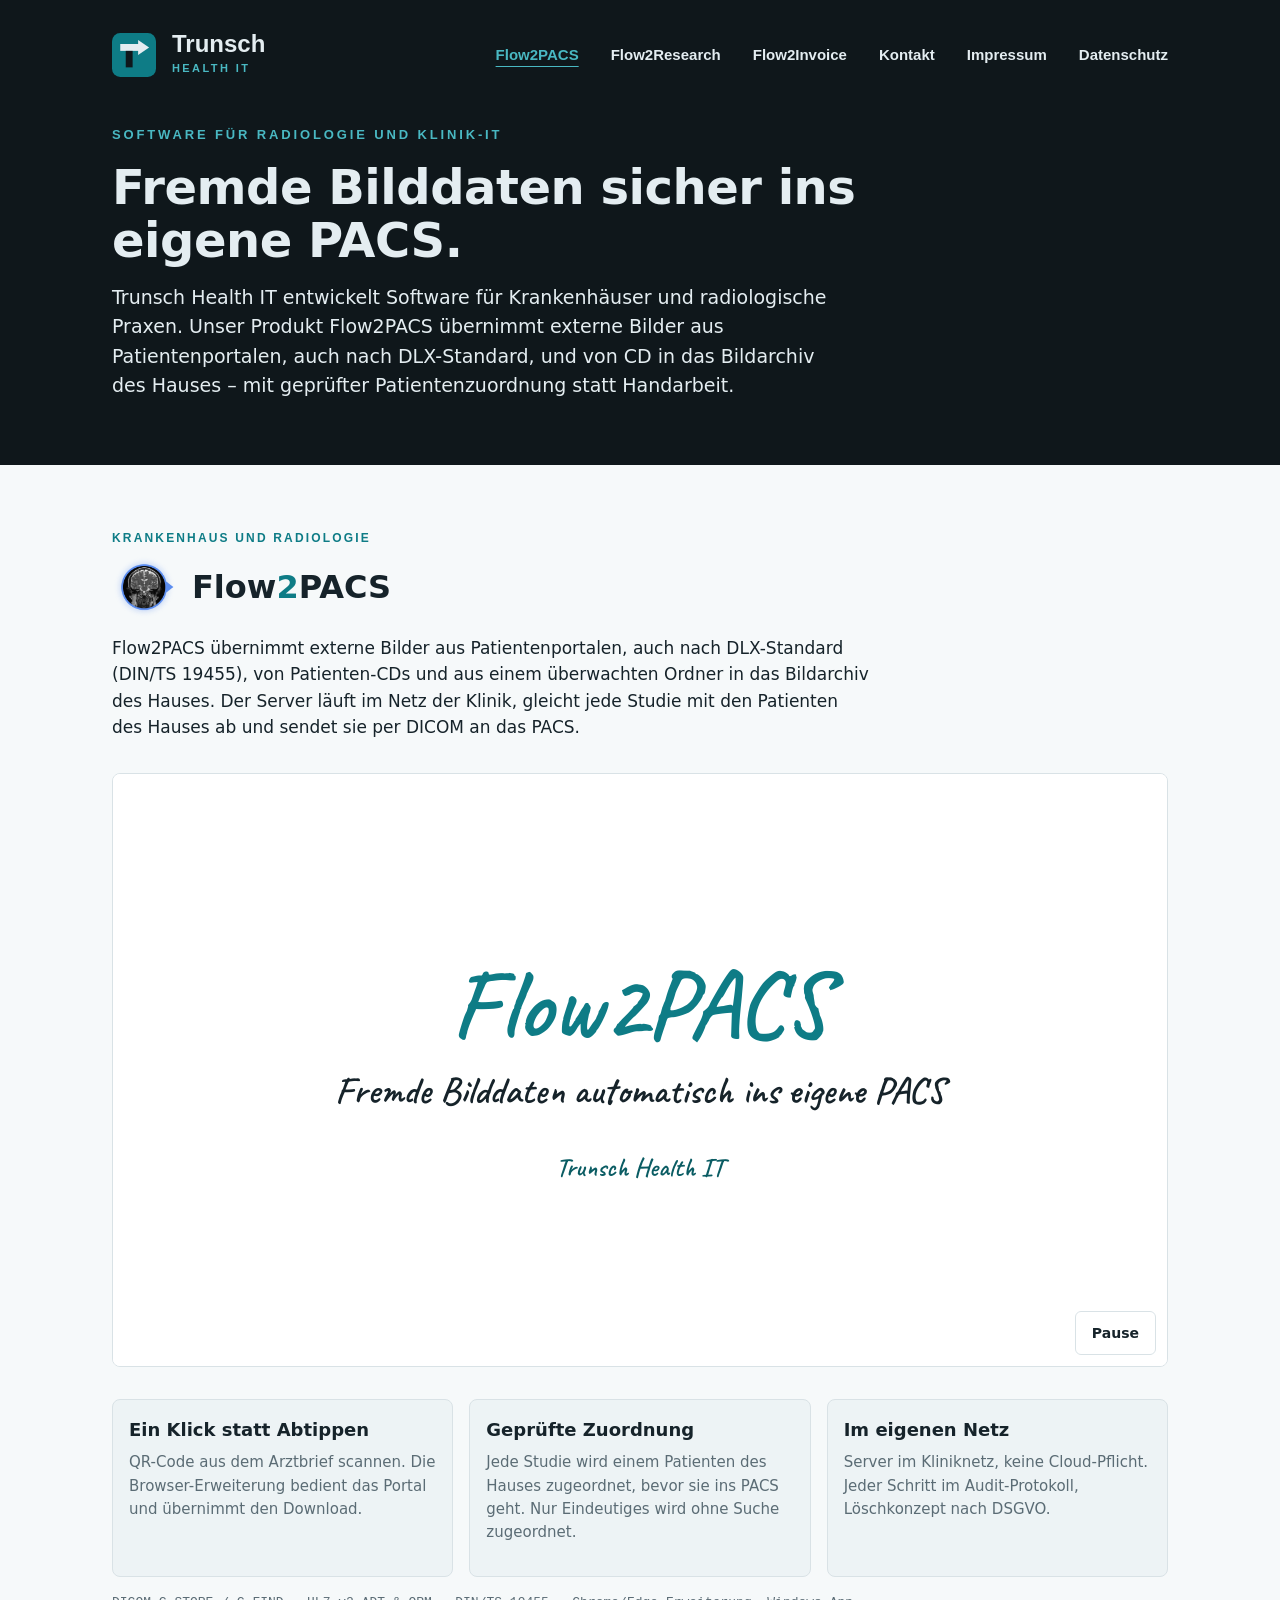
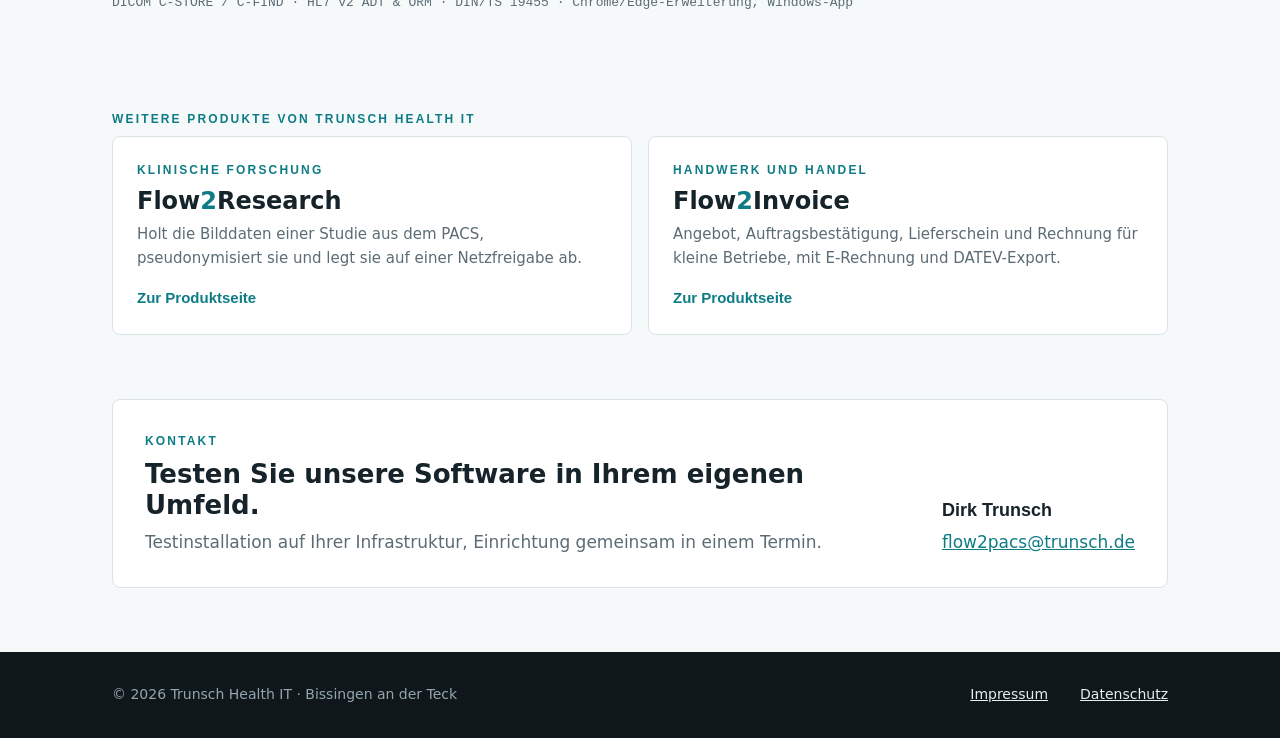
==== commit 7da251e9: "Webseite aufgeteilt: Flow2PACS-Hauptseite, eigene Seiten für Flow2Research und Flow2Invoice Navigati" ====
--- a/index.html
+++ b/index.html
@@ -3,8 +3,8 @@
 <head>
 <meta charset="utf-8">
 <meta name="viewport" content="width=device-width, initial-scale=1">
-<title>Trunsch Health IT – Flow2PACS, Flow2Research, Flow2Invoice</title>
-<meta name="description" content="Trunsch Health IT entwickelt Flow2PACS (Fremdbilder ins PACS), Flow2Research (pseudonymisierter DICOM-Export für Studien) und Flow2Invoice (Angebote, Rechnungen und E-Rechnung für kleine Betriebe).">
+<title>Flow2PACS – Fremdbilder sicher ins PACS – Trunsch Health IT</title>
+<meta name="description" content="Flow2PACS von Trunsch Health IT übernimmt externe Bilder aus Patientenportalen (auch DLX), von Patienten-CDs und aus Ordnern ins PACS der Klinik, mit geprüfter Patientenzuordnung.">
 <link rel="icon" href="favicon.svg" type="image/svg+xml">
 <link rel="stylesheet" href="style.css">
 </head>
@@ -13,8 +13,9 @@
 <div class="wrap leiste">
 <a class="marke" href="index.html"><svg viewBox="0 0 64 64" width="44" height="44" aria-hidden="true"><rect width="64" height="64" rx="12" fill="#0E7C86"/><rect x="12" y="16" width="28" height="10" fill="#E4EDF1"/><path d="M38 10 L54 21 L38 32 Z" fill="#E4EDF1"/><rect x="20" y="26" width="10" height="24" fill="#0F171B"/></svg><span><b>Trunsch</b><span>Health IT</span></span></a>
 <nav class="nav" aria-label="Hauptnavigation">
-<a href="#flow2pacs">Flow2PACS</a>
-<a href="#weitere">Weitere Produkte</a>
+<a href="index.html" aria-current="page">Flow2PACS</a>
+<a href="flow2research.html">Flow2Research</a>
+<a href="flow2invoice.html">Flow2Invoice</a>
 <a href="#kontakt">Kontakt</a>
 <button type="button" class="linkknopf" data-impressum>Impressum</button>
 <a href="datenschutz.html">Datenschutz</a>
@@ -42,30 +43,20 @@
 </section>
 
 <section id="weitere" class="wrap weitere" aria-labelledby="weitere-titel">
-<div class="eyebrow" id="weitere-titel">Weitere Produkte</div>
+<div class="eyebrow" id="weitere-titel">Weitere Produkte von Trunsch Health IT</div>
 <div class="weitere-raster">
-<article id="flow2research" class="weiteres" aria-labelledby="flow2research-titel">
+<a class="weiteres teaser" href="flow2research.html">
 <div class="eyebrow">Klinische Forschung</div>
-<h3 id="flow2research-titel"><span>Flow</span><span class="zwei">2</span><span>Research</span></h3>
-<p>Holt die Bilddaten einer Studie anhand einer Patientenliste aus dem PACS, pseudonymisiert sie und legt sie auf einer Netzfreigabe ab. Namen, Geburtsdaten und Fallnummern verlassen das Haus nicht.</p>
-<ul>
-<li>Pseudonymisierung nach DICOM PS3.15 Anhang E, Pixeldaten unverändert</li>
-<li>Ein Pseudonym je Patient und Projekt, Zeitabstände bleiben exakt</li>
-<li>Prüfsumme je Datei, abgebrochene Läufe setzen wieder auf</li>
-</ul>
-<p class="technik">DICOM C-FIND / C-MOVE · Windows-Programm</p>
-</article>
-<article id="flow2invoice" class="weiteres" aria-labelledby="flow2invoice-titel">
+<h3><span>Flow</span><span class="zwei">2</span><span>Research</span></h3>
+<p>Holt die Bilddaten einer Studie aus dem PACS, pseudonymisiert sie und legt sie auf einer Netzfreigabe ab.</p>
+<span class="mehr">Zur Produktseite</span>
+</a>
+<a class="weiteres teaser" href="flow2invoice.html">
 <div class="eyebrow">Handwerk und Handel</div>
-<h3 id="flow2invoice-titel"><span>Flow</span><span class="zwei">2</span><span>Invoice</span></h3>
-<p>Auftragsbearbeitung für kleine Betriebe: Angebot, Auftragsbestätigung, Lieferschein und Rechnung, jeweils mit einem Klick in den nächsten Beleg überführt. Die Arbeitsplätze arbeiten im Browser.</p>
-<ul>
-<li>E-Rechnung als XRechnung oder ZUGFeRD, Belege nach DIN 5008</li>
-<li>Offene Posten, Mahnwesen und DATEV-Export</li>
-<li>Übernahme von Kunden, Artikeln und Altbelegen aus Sage 50</li>
-</ul>
-<p class="technik">Server auf einem Mac im Büro · tägliche Datensicherung</p>
-</article>
+<h3><span>Flow</span><span class="zwei">2</span><span>Invoice</span></h3>
+<p>Angebot, Auftragsbestätigung, Lieferschein und Rechnung für kleine Betriebe, mit E-Rechnung und DATEV-Export.</p>
+<span class="mehr">Zur Produktseite</span>
+</a>
 </div>
 </section>
 
@@ -107,6 +98,9 @@
 document.querySelectorAll('[data-impressum]').forEach(function (k) {
   k.addEventListener('click', function () { document.getElementById('impressum').showModal(); });
 });
+// Alte Links auf die frühere Einzelseite (#flow2research, #flow2invoice) führen auf die neuen Produktseiten.
+var umzug = { '#flow2research': 'flow2research.html', '#flow2invoice': 'flow2invoice.html' };
+if (umzug[location.hash]) { location.replace(umzug[location.hash]); }
 if (location.hash === '#impressum') { document.getElementById('impressum').showModal(); }
 </script>
 <script src="illustrationen/illustrationen.js" defer></script>
--- a/style.css
+++ b/style.css
@@ -76,7 +76,16 @@
 
 /* Animierte Illustrationen (Handzeichnungen Flow2PACS). Schrift nur für die Zeichnungen; wird erst geladen, wenn eine Zeichnung Text zeigt. */
 @font-face{font-family:"Caveat";src:url(illustrationen/caveat.woff2) format("woff2");font-weight:400 700;font-display:swap}
-.illu{margin:0}
+.illu{margin:0;position:relative}
 .illu-gross{margin:0 0 32px}
 .illu-flaeche{aspect-ratio:16/9;background:#fff;border:1px solid var(--line);border-radius:8px;overflow:hidden}
 .illu-flaeche svg,.illu-flaeche img{display:block;width:100%;height:auto}
+.illu-knopf{position:absolute;right:12px;bottom:12px;min-height:44px;padding:0 16px;font:600 14px "Archivo","Segoe UI",system-ui,sans-serif;color:var(--ink);background:rgba(255,255,255,.92);border:1px solid var(--line);border-radius:6px;cursor:pointer}
+.illu-knopf:hover{color:var(--petrol)}
+
+/* Produktseiten: Verweis-Karten auf die anderen Produkte, aktive Seite in der Navigation */
+.nav a[aria-current="page"]{color:var(--night-accent);text-decoration:underline;text-underline-offset:6px}
+a.teaser{display:block;text-decoration:none;color:var(--ink)}
+a.teaser:hover{border-color:var(--petrol);color:var(--ink)}
+a.teaser .mehr{display:inline-block;margin-top:16px;font-family:"Archivo",sans-serif;font-weight:600;font-size:15px;color:var(--petrol)}
+a.teaser:hover .mehr{text-decoration:underline}
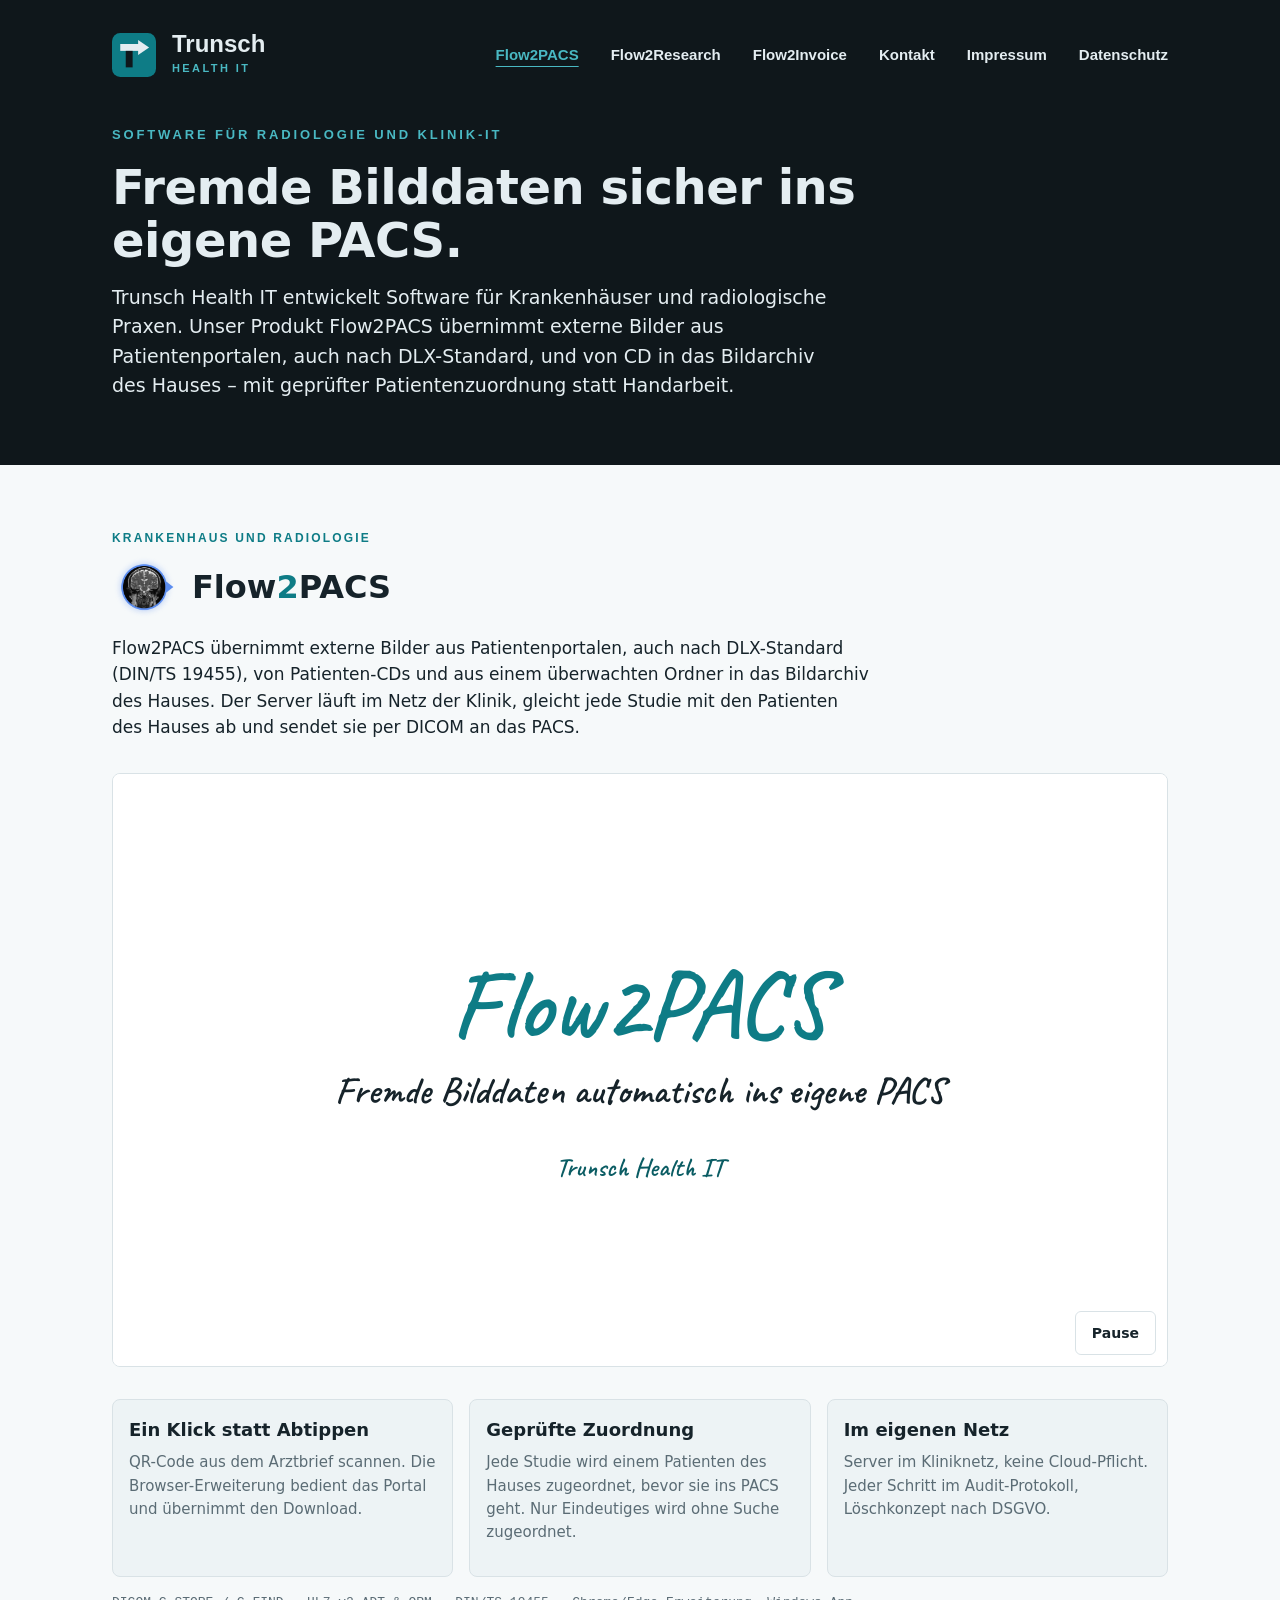
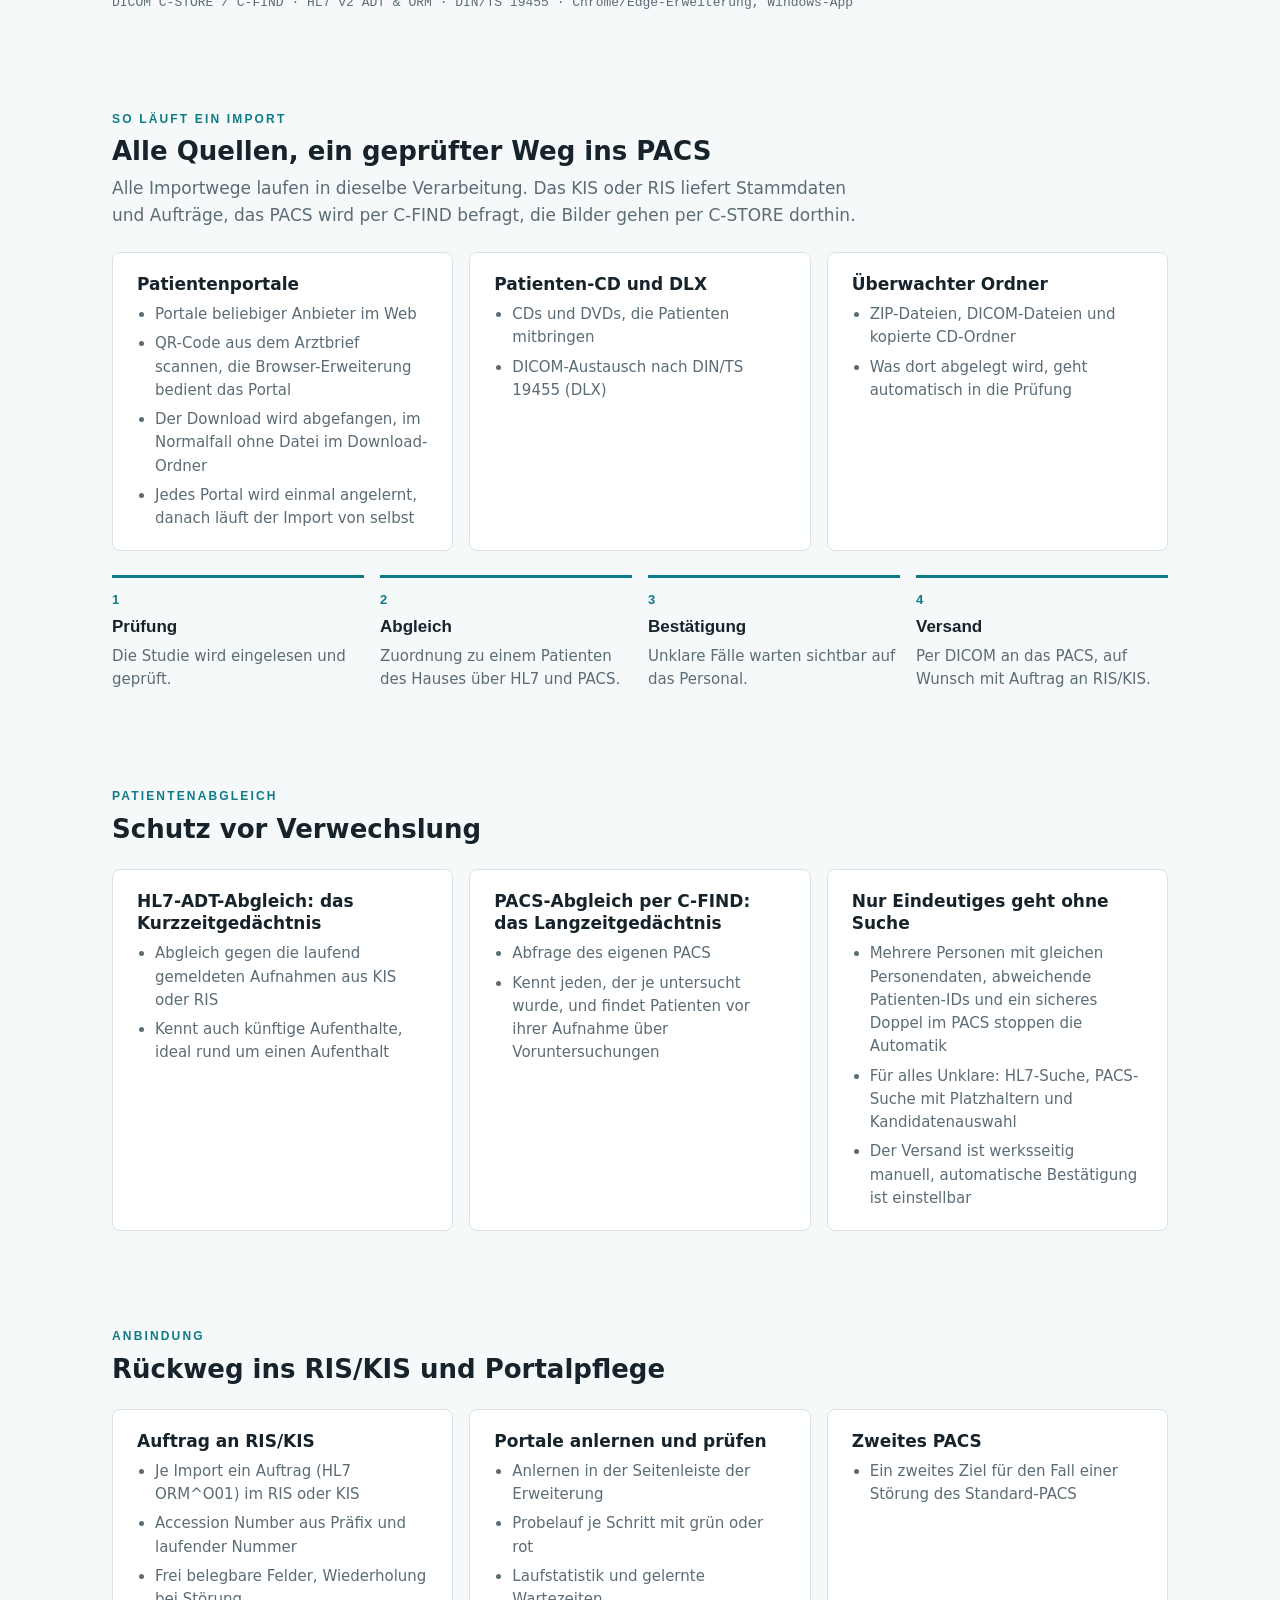
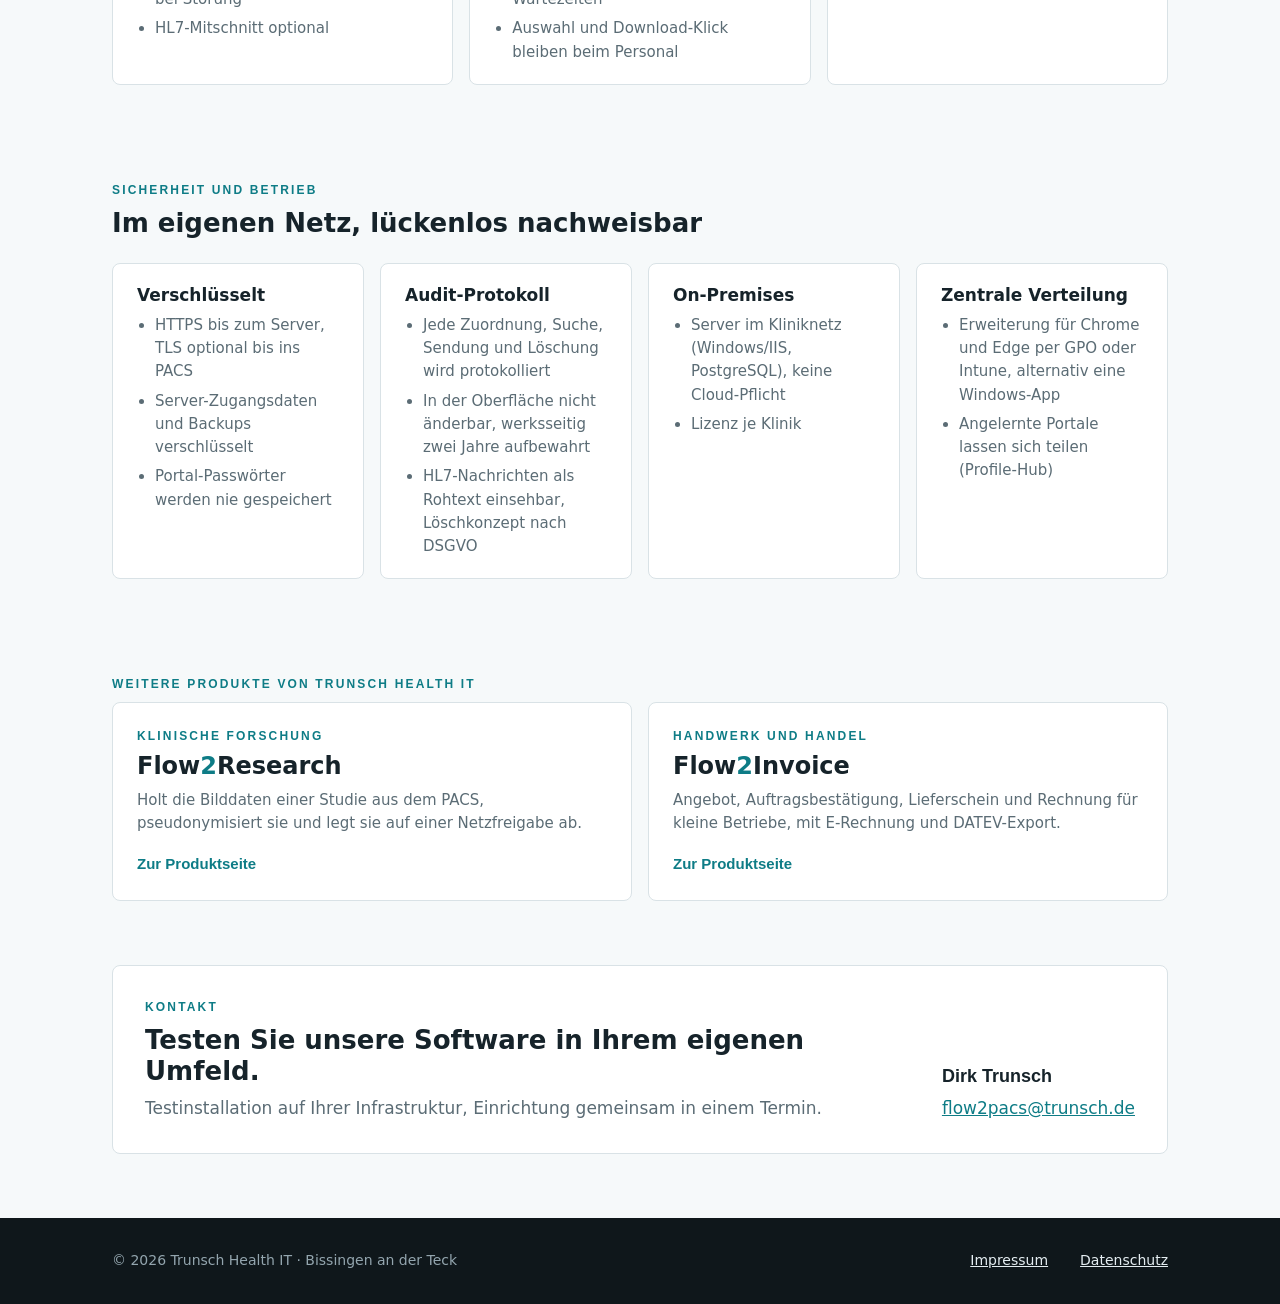
==== commit 1d3a8f59: "Produktseiten: ausführliche Informationen zu Flow2PACS, Flow2Research und Flow2Invoice Neue Abschnit" ====
--- a/index.html
+++ b/index.html
@@ -40,6 +40,46 @@
 <div class="karte"><h3>Im eigenen Netz</h3><p>Server im Kliniknetz, keine Cloud-Pflicht. Jeder Schritt im Audit-Protokoll, Löschkonzept nach DSGVO.</p></div>
 </div>
 <p class="technik">DICOM C-STORE / C-FIND · HL7 v2 ADT &amp; ORM · DIN/TS 19455 · Chrome/Edge-Erweiterung, Windows-App</p>
+</section>
+
+<section id="ablauf" class="wrap info" aria-labelledby="ablauf-titel">
+<div class="eyebrow">So läuft ein Import</div>
+<h2 id="ablauf-titel">Alle Quellen, ein geprüfter Weg ins PACS</h2>
+<p class="info-intro">Alle Importwege laufen in dieselbe Verarbeitung. Das KIS oder RIS liefert Stammdaten und Aufträge, das PACS wird per C-FIND befragt, die Bilder gehen per C-STORE dorthin.</p>
+<div class="spalten">
+<div class="block"><h3>Patientenportale</h3><ul><li>Portale beliebiger Anbieter im Web</li><li>QR-Code aus dem Arztbrief scannen, die Browser-Erweiterung bedient das Portal</li><li>Der Download wird abgefangen, im Normalfall ohne Datei im Download-Ordner</li><li>Jedes Portal wird einmal angelernt, danach läuft der Import von selbst</li></ul></div>
+<div class="block"><h3>Patienten-CD und DLX</h3><ul><li>CDs und DVDs, die Patienten mitbringen</li><li>DICOM-Austausch nach DIN/TS 19455 (DLX)</li></ul></div>
+<div class="block"><h3>Überwachter Ordner</h3><ul><li>ZIP-Dateien, DICOM-Dateien und kopierte CD-Ordner</li><li>Was dort abgelegt wird, geht automatisch in die Prüfung</li></ul></div>
+</div>
+<ol class="schritte"><li><b>Prüfung</b><span>Die Studie wird eingelesen und geprüft.</span></li><li><b>Abgleich</b><span>Zuordnung zu einem Patienten des Hauses über HL7 und PACS.</span></li><li><b>Bestätigung</b><span>Unklare Fälle warten sichtbar auf das Personal.</span></li><li><b>Versand</b><span>Per DICOM an das PACS, auf Wunsch mit Auftrag an RIS/KIS.</span></li></ol>
+</section>
+<section id="abgleich" class="wrap info" aria-labelledby="abgleich-titel">
+<div class="eyebrow">Patientenabgleich</div>
+<h2 id="abgleich-titel">Schutz vor Verwechslung</h2>
+<div class="spalten">
+<div class="block"><h3>HL7-ADT-Abgleich: das Kurzzeitgedächtnis</h3><ul><li>Abgleich gegen die laufend gemeldeten Aufnahmen aus KIS oder RIS</li><li>Kennt auch künftige Aufenthalte, ideal rund um einen Aufenthalt</li></ul></div>
+<div class="block"><h3>PACS-Abgleich per C-FIND: das Langzeitgedächtnis</h3><ul><li>Abfrage des eigenen PACS</li><li>Kennt jeden, der je untersucht wurde, und findet Patienten vor ihrer Aufnahme über Voruntersuchungen</li></ul></div>
+<div class="block"><h3>Nur Eindeutiges geht ohne Suche</h3><ul><li>Mehrere Personen mit gleichen Personendaten, abweichende Patienten-IDs und ein sicheres Doppel im PACS stoppen die Automatik</li><li>Für alles Unklare: HL7-Suche, PACS-Suche mit Platzhaltern und Kandidatenauswahl</li><li>Der Versand ist werksseitig manuell, automatische Bestätigung ist einstellbar</li></ul></div>
+</div>
+</section>
+<section id="rueckweg" class="wrap info" aria-labelledby="rueckweg-titel">
+<div class="eyebrow">Anbindung</div>
+<h2 id="rueckweg-titel">Rückweg ins RIS/KIS und Portalpflege</h2>
+<div class="spalten">
+<div class="block"><h3>Auftrag an RIS/KIS</h3><ul><li>Je Import ein Auftrag (HL7 ORM^O01) im RIS oder KIS</li><li>Accession Number aus Präfix und laufender Nummer</li><li>Frei belegbare Felder, Wiederholung bei Störung</li><li>HL7-Mitschnitt optional</li></ul></div>
+<div class="block"><h3>Portale anlernen und prüfen</h3><ul><li>Anlernen in der Seitenleiste der Erweiterung</li><li>Probelauf je Schritt mit grün oder rot</li><li>Laufstatistik und gelernte Wartezeiten</li><li>Auswahl und Download-Klick bleiben beim Personal</li></ul></div>
+<div class="block"><h3>Zweites PACS</h3><ul><li>Ein zweites Ziel für den Fall einer Störung des Standard-PACS</li></ul></div>
+</div>
+</section>
+<section id="betrieb" class="wrap info" aria-labelledby="betrieb-titel">
+<div class="eyebrow">Sicherheit und Betrieb</div>
+<h2 id="betrieb-titel">Im eigenen Netz, lückenlos nachweisbar</h2>
+<div class="spalten">
+<div class="block"><h3>Verschlüsselt</h3><ul><li>HTTPS bis zum Server, TLS optional bis ins PACS</li><li>Server-Zugangsdaten und Backups verschlüsselt</li><li>Portal-Passwörter werden nie gespeichert</li></ul></div>
+<div class="block"><h3>Audit-Protokoll</h3><ul><li>Jede Zuordnung, Suche, Sendung und Löschung wird protokolliert</li><li>In der Oberfläche nicht änderbar, werksseitig zwei Jahre aufbewahrt</li><li>HL7-Nachrichten als Rohtext einsehbar, Löschkonzept nach DSGVO</li></ul></div>
+<div class="block"><h3>On-Premises</h3><ul><li>Server im Kliniknetz (Windows/IIS, PostgreSQL), keine Cloud-Pflicht</li><li>Lizenz je Klinik</li></ul></div>
+<div class="block"><h3>Zentrale Verteilung</h3><ul><li>Erweiterung für Chrome und Edge per GPO oder Intune, alternativ eine Windows-App</li><li>Angelernte Portale lassen sich teilen (Profile-Hub)</li></ul></div>
+</div>
 </section>
 
 <section id="weitere" class="wrap weitere" aria-labelledby="weitere-titel">
--- a/style.css
+++ b/style.css
@@ -89,3 +89,20 @@
 a.teaser:hover{border-color:var(--petrol);color:var(--ink)}
 a.teaser .mehr{display:inline-block;margin-top:16px;font-family:"Archivo",sans-serif;font-weight:600;font-size:15px;color:var(--petrol)}
 a.teaser:hover .mehr{text-decoration:underline}
+
+/* Info-Abschnitte auf den Produktseiten: Überschrift, Spalten mit Listen, nummerierte Schritte */
+.info{padding-top:64px;scroll-margin-top:16px}
+.info h2{margin:0 0 8px;font-weight:700;font-size:26px;line-height:1.2}
+.info-intro{margin:0 0 24px;max-width:760px;color:var(--muted)}
+.info h2 + .spalten,.info h2 + .schritte{margin-top:24px}
+.spalten{display:grid;grid-template-columns:repeat(auto-fit,minmax(250px,1fr));gap:16px}
+.block{background:#fff;border:1px solid var(--line);border-radius:8px;padding:20px 24px}
+.block h3{margin:0 0 8px;font-weight:650;font-size:17px;line-height:1.3}
+.block ul{margin:0;padding-left:18px;font-size:15px;color:var(--muted)}
+.block li + li{margin-top:6px}
+.schritte{list-style:none;counter-reset:schritt;margin:24px 0 0;padding:0;display:grid;grid-template-columns:repeat(auto-fit,minmax(180px,1fr));gap:16px}
+.schritte li{counter-increment:schritt;border-top:3px solid var(--petrol);padding-top:12px;font-size:15px;color:var(--muted)}
+.schritte li::before{content:counter(schritt);font-family:"Archivo",sans-serif;font-weight:700;font-size:13px;color:var(--petrol);display:block;margin-bottom:4px}
+.schritte b{display:block;color:var(--ink);font-family:"Archivo",sans-serif;font-weight:650;font-size:17px;margin-bottom:4px}
+.schritte span{display:block}
+@media(max-width:640px){.info{padding-top:40px}}
